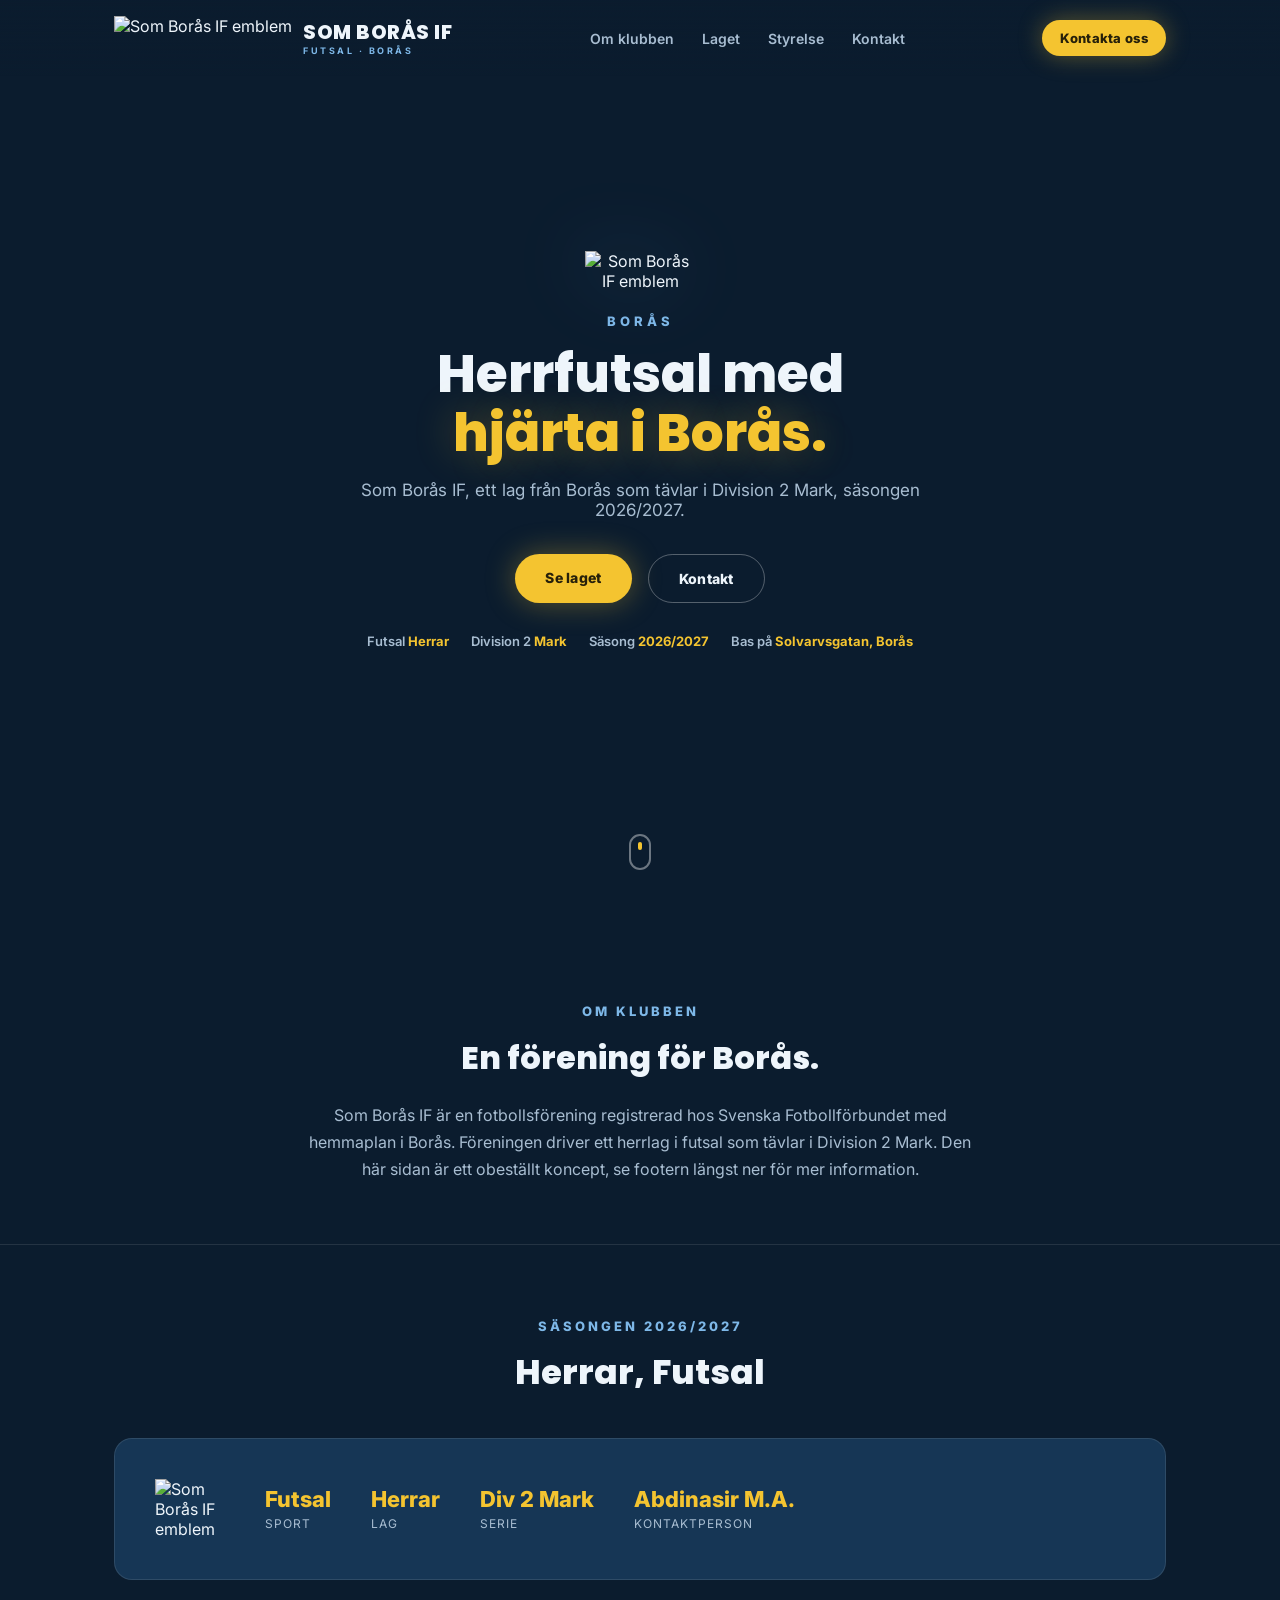
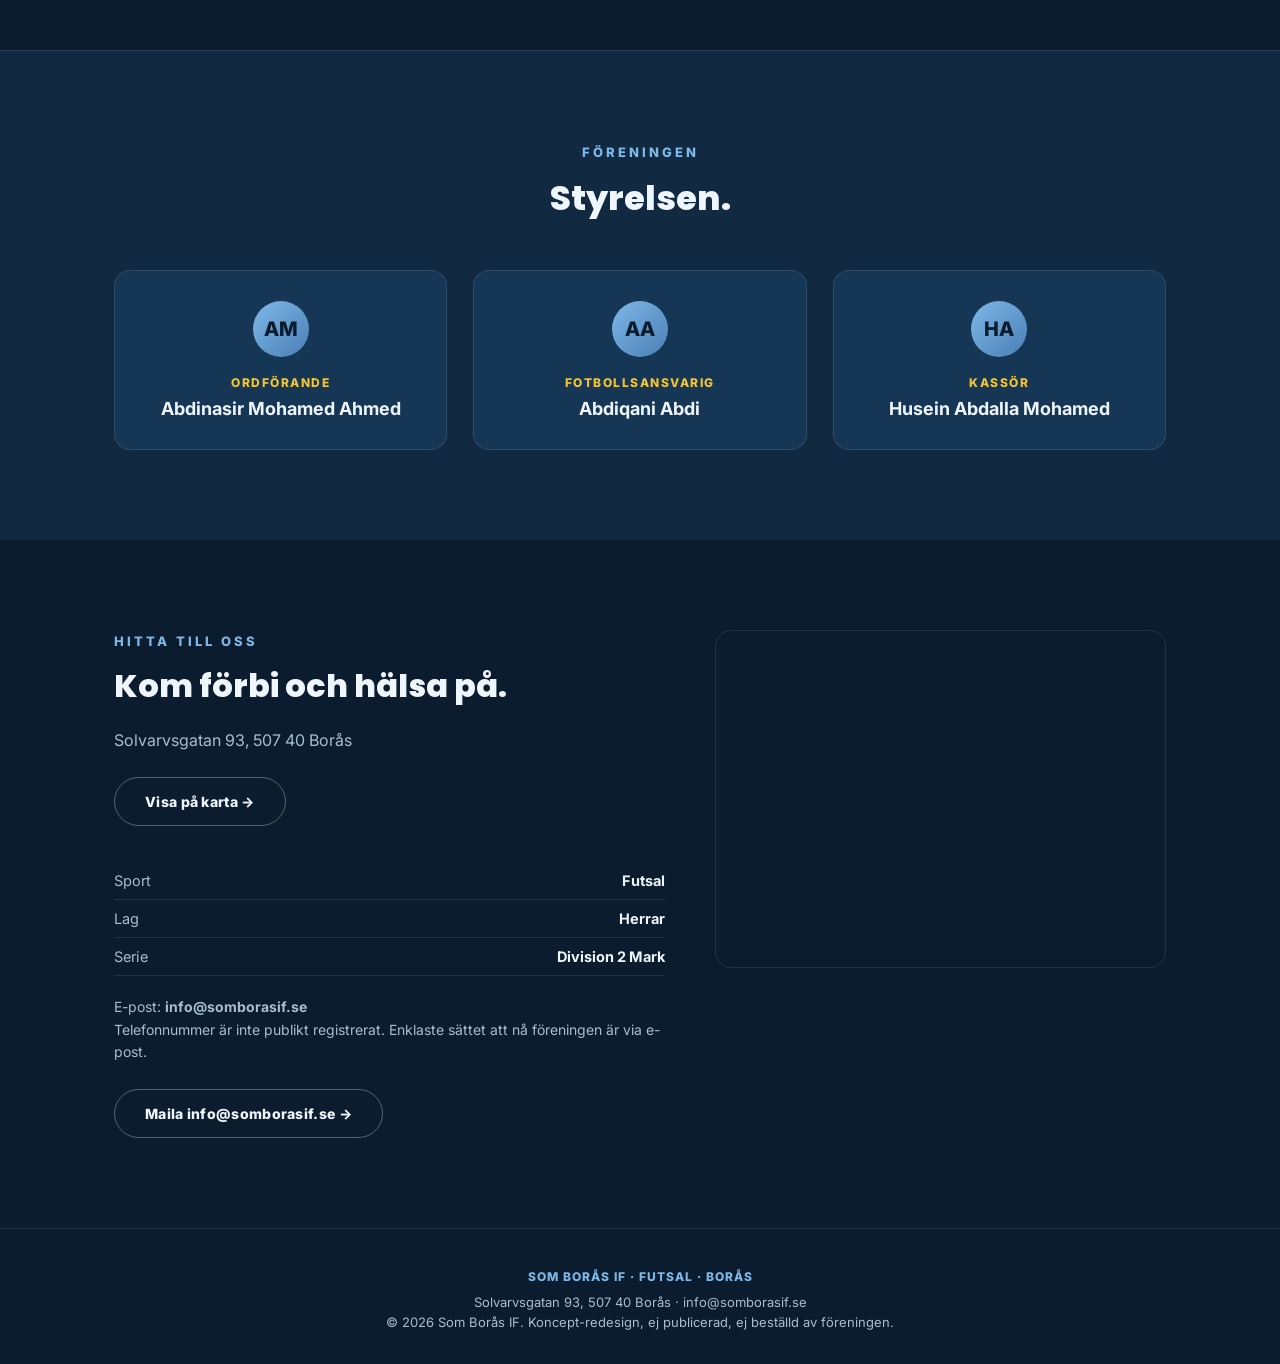
==== index.html @ 8ffd9129 "Add Som Borås IF concept site (html/css/js)" ====
<!DOCTYPE html>
<html lang="sv">
<head>
<meta charset="UTF-8">
<meta name="viewport" content="width=device-width, initial-scale=1.0">
<title>Som Borås IF, Herrfutsal, Division 2 Mark</title>
<link rel="preconnect" href="https://fonts.googleapis.com">
<link rel="preconnect" href="https://fonts.gstatic.com" crossorigin>
<link href="https://fonts.googleapis.com/css2?family=Poppins:wght@500;600;700;800&family=Inter:wght@400;500;600;700&display=swap" rel="stylesheet">
<link rel="stylesheet" href="style.css">
</head>
<body>

<header class="site-header">
  <div class="wrap nav">
    <a href="#hem" class="brand">
      <img src="assets/crest.png" alt="Som Borås IF emblem" class="brand-logo">
      <span class="brand-text">
        <span class="brand-mark">SOM BORÅS IF</span>
        <span class="brand-sub">Futsal · Borås</span>
      </span>
    </a>
    <nav class="links">
      <a href="#om-oss">Om klubben</a>
      <a href="#laget">Laget</a>
      <a href="#styrelse">Styrelse</a>
      <a href="#kontakt">Kontakt</a>
    </nav>
    <a href="#kontakt" class="cta-btn">Kontakta oss</a>
  </div>
</header>

<section class="hero" id="hem">
  <video class="hero-video" autoplay muted loop playsinline><source src="assets/hero-video.mp4" type="video/mp4"></video>
  <div class="hero-inner">
    <img src="assets/crest.png" alt="Som Borås IF emblem" class="hero-logo">
    <span class="eyebrow">Borås</span>
    <h1>Herrfutsal med<br><span>hjärta i Borås.</span></h1>
    <p class="tag">Som Borås IF, ett lag från Borås som tävlar i Division 2 Mark, säsongen 2026/2027.</p>
    <div class="hero-actions">
      <a href="#laget" class="btn-primary">Se laget</a>
      <a href="#kontakt" class="btn-outline">Kontakt</a>
    </div>
    <div class="trust-bar">
      <span class="trust-item">Futsal <strong>Herrar</strong></span>
      <span class="trust-item">Division 2 <strong>Mark</strong></span>
      <span class="trust-item">Säsong <strong>2026/2027</strong></span>
      <span class="trust-item">Bas på <strong>Solvarvsgatan, Borås</strong></span>
    </div>
  </div>
  <div class="scroll-cue"></div>
</section>

<section class="intro reveal" id="om-oss">
  <div class="wrap">
    <span class="eyebrow">Om klubben</span>
    <h2>En förening för Borås.</h2>
    <p>Som Borås IF är en fotbollsförening registrerad hos Svenska Fotbollförbundet med hemmaplan i Borås. Föreningen driver ett herrlag i futsal som tävlar i Division 2 Mark. Den här sidan är ett obeställt koncept, se footern längst ner för mer information.</p>
  </div>
</section>

<section class="team-section reveal" id="laget">
  <div class="wrap">
    <div class="team-head">
      <span class="eyebrow">Säsongen 2026/2027</span>
      <h2>Herrar, Futsal</h2>
    </div>
    <div class="team-card">
      <img src="assets/crest.png" alt="Som Borås IF emblem" class="badge-mini">
      <div class="team-stats">
        <div class="team-stat"><strong>Futsal</strong><span>Sport</span></div>
        <div class="team-stat"><strong>Herrar</strong><span>Lag</span></div>
        <div class="team-stat"><strong>Div 2 Mark</strong><span>Serie</span></div>
        <div class="team-stat"><strong>Abdinasir M.A.</strong><span>Kontaktperson</span></div>
      </div>
    </div>
  </div>
</section>

<section class="board reveal" id="styrelse">
  <div class="wrap">
    <div class="board-head">
      <span class="eyebrow">Föreningen</span>
      <h2>Styrelsen.</h2>
    </div>
    <div class="board-grid">
      <div class="board-card">
        <div class="board-avatar">AM</div>
        <div class="role">Ordförande</div>
        <div class="name">Abdinasir Mohamed Ahmed</div>
      </div>
      <div class="board-card">
        <div class="board-avatar">AA</div>
        <div class="role">Fotbollsansvarig</div>
        <div class="name">Abdiqani Abdi</div>
      </div>
      <div class="board-card">
        <div class="board-avatar">HA</div>
        <div class="role">Kassör</div>
        <div class="name">Husein Abdalla Mohamed</div>
      </div>
    </div>
  </div>
</section>

<section class="location reveal" id="kontakt">
  <div class="wrap location-grid">
    <div>
      <span class="eyebrow">Hitta till oss</span>
      <h2>Kom förbi och hälsa på.</h2>
      <p class="addr">Solvarvsgatan 93, 507 40 Borås</p>
      <a href="https://www.google.com/maps/search/?api=1&query=Solvarvsgatan+93+Bor%C3%A5s" target="_blank" rel="noopener" class="btn-outline" style="display:inline-block; margin-bottom:36px;">Visa på karta →</a>
      <ul class="hours">
        <li><span>Sport</span><strong>Futsal</strong></li>
        <li><span>Lag</span><strong>Herrar</strong></li>
        <li><span>Serie</span><strong>Division 2 Mark</strong></li>
      </ul>
      <p class="contact-line">E-post: <strong>info@somborasif.se</strong><br>Telefonnummer är inte publikt registrerat. Enklaste sättet att nå föreningen är via e-post.</p>
      <a href="mailto:info@somborasif.se" class="btn-outline" style="display:inline-block;">Maila info@somborasif.se →</a>
    </div>
    <div class="map-embed">
      <iframe src="https://www.google.com/maps?q=Solvarvsgatan+93,+507+40+Borås&output=embed" loading="lazy" allowfullscreen></iframe>
    </div>
  </div>
</section>

<footer>
  <div class="wrap">
    <div class="foot-accent">Som Borås IF · Futsal · Borås</div>
    <p>Solvarvsgatan 93, 507 40 Borås · info@somborasif.se</p>
    <p>© 2026 Som Borås IF. Koncept-redesign, ej publicerad, ej beställd av föreningen.</p>
  </div>
</footer>

<script src="script.js"></script>
</body>
</html>
---- style.css ----
:root {
  --bg: #0b1c2e;
  --bg-alt: #112a42;
  --card: #163655;
  --border: rgba(255,255,255,0.1);
  --text: #eef5fb;
  --text-dim: #a8bdd1;
  --accent: #7EB8E8;
  --accent-2: #F4C430;
}

* { box-sizing: border-box; }
html { scroll-behavior: smooth; }
body {
  margin: 0; background: var(--bg); color: var(--text);
  font-family: 'Inter', -apple-system, BlinkMacSystemFont, "Helvetica Neue", Arial, sans-serif;
  -webkit-font-smoothing: antialiased;
}
h1, h2, h3 { font-family: 'Poppins', sans-serif; }
.wrap { max-width: 1100px; margin: 0 auto; padding: 0 24px; }
a { text-decoration: none; color: inherit; }
img { max-width: 100%; display: block; }

/* NAV */
.site-header {
  position: fixed; top: 0; left: 0; right: 0; z-index: 50;
  background: linear-gradient(180deg, rgba(11,28,46,0.94), rgba(11,28,46,0));
  padding: 16px 0;
}
.nav { display: flex; align-items: center; justify-content: space-between; }
.brand { display: flex; align-items: center; gap: 11px; }
.brand-logo { height: 44px; width: auto; flex-shrink: 0; }
.brand-text { display: flex; flex-direction: column; line-height: 1.1; }
.brand-mark { font-family: 'Poppins', sans-serif; font-size: 20px; font-weight: 800; letter-spacing: 0.5px; color: var(--text); }
.brand-sub { font-family: 'Inter', sans-serif; font-size: 9px; letter-spacing: 2.5px; color: var(--accent); font-weight: 700; margin-top: 3px; text-transform: uppercase; }
.links { display: flex; gap: 28px; }
.links a { font-size: 14px; font-weight: 600; color: var(--text-dim); transition: color 0.2s; }
.links a:hover { color: var(--accent); }
.nav .cta-btn {
  background: var(--accent-2); color: #26200a; font-weight: 800; font-size: 13px;
  padding: 10px 18px; border-radius: 30px; letter-spacing: 0.3px;
  box-shadow: 0 0 24px rgba(244,196,48,0.35);
}
@media (max-width: 760px) { .links { display: none; } }

/* HERO */
.hero {
  position: relative; min-height: 100vh; display: flex; align-items: center; justify-content: center;
  overflow: hidden; text-align: center;
}
.hero-video {
  position: absolute; inset: 0; z-index: 0;
  width: 100%; height: 100%; object-fit: cover; object-position: center 30%;
}
.hero::before {
  content: ""; position: absolute; inset: 0; z-index: 1;
  background: radial-gradient(ellipse at center, rgba(11,28,46,0.55) 0%, rgba(11,28,46,0.92) 65%, var(--bg) 100%);
}
.hero-inner { position: relative; z-index: 2; padding: 0 24px; }
.hero-logo {
  width: 110px; margin: 0 auto 22px;
  filter: drop-shadow(0 0 40px rgba(126,184,232,0.45));
}
.hero-inner .eyebrow {
  display: block; color: var(--accent); font-weight: 800; letter-spacing: 4px;
  text-transform: uppercase; font-size: 13px; margin-bottom: 16px;
}
.hero-inner h1 { font-size: 52px; font-weight: 800; margin: 0 0 18px; line-height: 1.12; }
.hero-inner h1 span { color: var(--accent-2); text-shadow: 0 0 40px rgba(244,196,48,0.3); }
.hero-inner p.tag { color: var(--text-dim); font-size: 17px; max-width: 560px; margin: 0 auto 34px; }
.hero-actions { display: flex; gap: 16px; justify-content: center; flex-wrap: wrap; margin-bottom: 30px; }
.btn-primary, .btn-outline {
  padding: 15px 30px; border-radius: 40px; font-weight: 800; font-size: 14px; letter-spacing: 0.3px;
  display: inline-block; transition: transform 0.2s ease;
}
.btn-primary { background: var(--accent-2); color: #26200a; box-shadow: 0 0 30px rgba(244,196,48,0.35); }
.btn-outline { border: 1px solid rgba(255,255,255,0.3); color: var(--text); }
.btn-primary:hover, .btn-outline:hover { transform: translateY(-2px); }
.trust-bar { display: flex; gap: 22px; justify-content: center; flex-wrap: wrap; }
.trust-item { font-size: 13px; color: var(--text-dim); font-weight: 600; }
.trust-item strong { color: var(--accent-2); }
.scroll-cue {
  position: absolute; bottom: 30px; left: 50%; transform: translateX(-50%); z-index: 2;
  width: 22px; height: 36px; border: 2px solid rgba(255,255,255,0.4); border-radius: 20px;
}
.scroll-cue::before {
  content: ""; position: absolute; top: 6px; left: 50%; width: 4px; height: 8px; margin-left: -2px;
  background: var(--accent-2); border-radius: 2px; animation: cue 1.6s ease-in-out infinite;
}
@keyframes cue { 0% { opacity: 1; top: 6px; } 100% { opacity: 0; top: 18px; } }

/* REVEAL */
.reveal { opacity: 0; transform: translateY(30px); transition: opacity 0.8s ease, transform 0.8s ease; }
.reveal.in-view { opacity: 1; transform: translateY(0); }

/* INTRO */
.intro { padding: 100px 0 60px; text-align: center; }
.intro .eyebrow { color: var(--accent); font-weight: 800; letter-spacing: 3px; text-transform: uppercase; font-size: 13px; }
.intro h2 { font-size: 32px; font-weight: 800; margin: 14px 0 20px; }
.intro p { color: var(--text-dim); max-width: 680px; margin: 0 auto; font-size: 16px; line-height: 1.7; }

/* TEAM / DIVISION CARD */
.team-section { padding: 70px 0; border-top: 1px solid var(--border); }
.team-head { text-align: center; margin-bottom: 40px; }
.team-head .eyebrow { color: var(--accent); font-weight: 800; letter-spacing: 3px; text-transform: uppercase; font-size: 13px; }
.team-head h2 { font-size: 34px; font-weight: 800; margin: 12px 0 10px; }
.team-card {
  background: var(--card); border: 1px solid var(--border); border-radius: 18px;
  padding: 40px; display: grid; grid-template-columns: auto 1fr; gap: 34px; align-items: center;
}
.team-card .badge-mini { width: 76px; }
.team-stats { display: flex; gap: 40px; flex-wrap: wrap; }
.team-stat strong { display: block; font-size: 22px; font-weight: 800; color: var(--accent-2); }
.team-stat span { font-size: 12px; color: var(--text-dim); text-transform: uppercase; letter-spacing: 1px; }
@media (max-width: 640px) { .team-card { grid-template-columns: 1fr; text-align: center; } .team-card .badge-mini { margin: 0 auto; } .team-stats { justify-content: center; } }

/* STYRELSE */
.board { padding: 90px 0; background: var(--bg-alt); border-top: 1px solid var(--border); }
.board-head { text-align: center; margin-bottom: 46px; }
.board-head .eyebrow { color: var(--accent); font-weight: 800; letter-spacing: 3px; text-transform: uppercase; font-size: 13px; }
.board-head h2 { font-size: 34px; font-weight: 800; margin: 12px 0 10px; }
.board-grid { display: grid; grid-template-columns: repeat(3, 1fr); gap: 26px; }
.board-card {
  background: var(--card); border: 1px solid var(--border); border-radius: 16px; padding: 30px 24px; text-align: center;
}
.board-avatar {
  width: 56px; height: 56px; border-radius: 50%; margin: 0 auto 18px;
  background: linear-gradient(135deg, var(--accent), #4a7fb5);
  display: flex; align-items: center; justify-content: center;
  font-weight: 800; font-size: 20px; color: #0b1c2e;
}
.board-card .role { color: var(--accent-2); font-weight: 800; font-size: 12px; letter-spacing: 1.5px; text-transform: uppercase; margin-bottom: 8px; }
.board-card .name { font-size: 18px; font-weight: 700; }
@media (max-width: 760px) { .board-grid { grid-template-columns: 1fr; } }

/* LOCATION */
.location { padding: 90px 0; }
.location-grid { display: grid; grid-template-columns: 1.1fr 0.9fr; gap: 50px; align-items: start; }
.location h2 { font-size: 32px; font-weight: 800; margin: 12px 0 18px; }
.location .eyebrow { color: var(--accent); font-weight: 800; letter-spacing: 3px; text-transform: uppercase; font-size: 13px; }
.location p.addr { color: var(--text-dim); font-size: 16px; margin-bottom: 24px; line-height: 1.6; }
.hours { list-style: none; padding: 0; margin: 0 0 20px; }
.hours li { display: flex; justify-content: space-between; padding: 10px 0; border-bottom: 1px solid var(--border); color: var(--text-dim); font-size: 14.5px; }
.hours li strong { color: var(--text); font-weight: 700; }
.contact-line { color: var(--text-dim); font-size: 14px; margin: 0 0 26px; line-height: 1.6; }
.map-embed { border-radius: 16px; overflow: hidden; border: 1px solid var(--border); aspect-ratio: 4/3; }
.map-embed iframe { width: 100%; height: 100%; border: 0; filter: grayscale(0.3) invert(0.92) contrast(0.9); }
@media (max-width: 900px) { .location-grid { grid-template-columns: 1fr; } }

footer { padding: 40px 0 30px; text-align: center; border-top: 1px solid var(--border); }
footer p { color: var(--text-dim); font-size: 13px; margin: 4px 0; }
footer .foot-accent { color: var(--accent); font-weight: 800; letter-spacing: 1px; text-transform: uppercase; font-size: 12px; margin-bottom: 10px; }
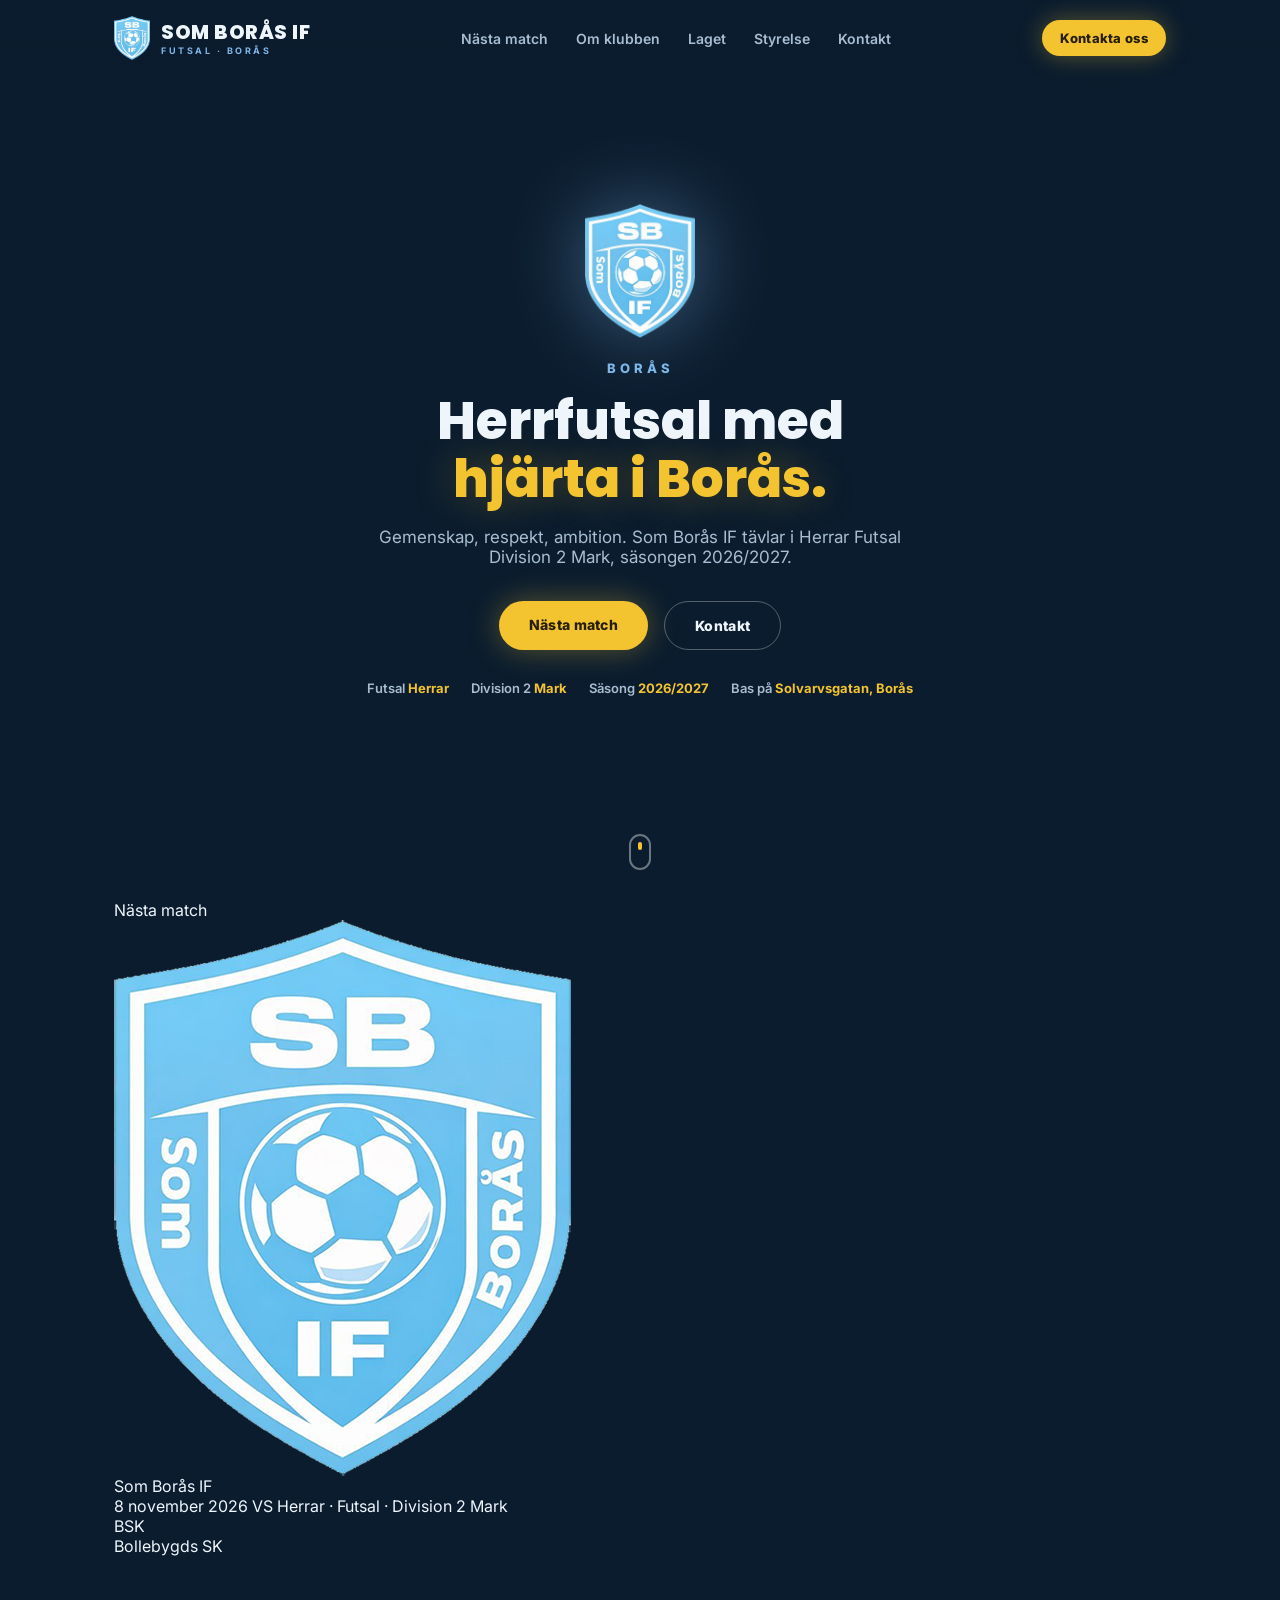
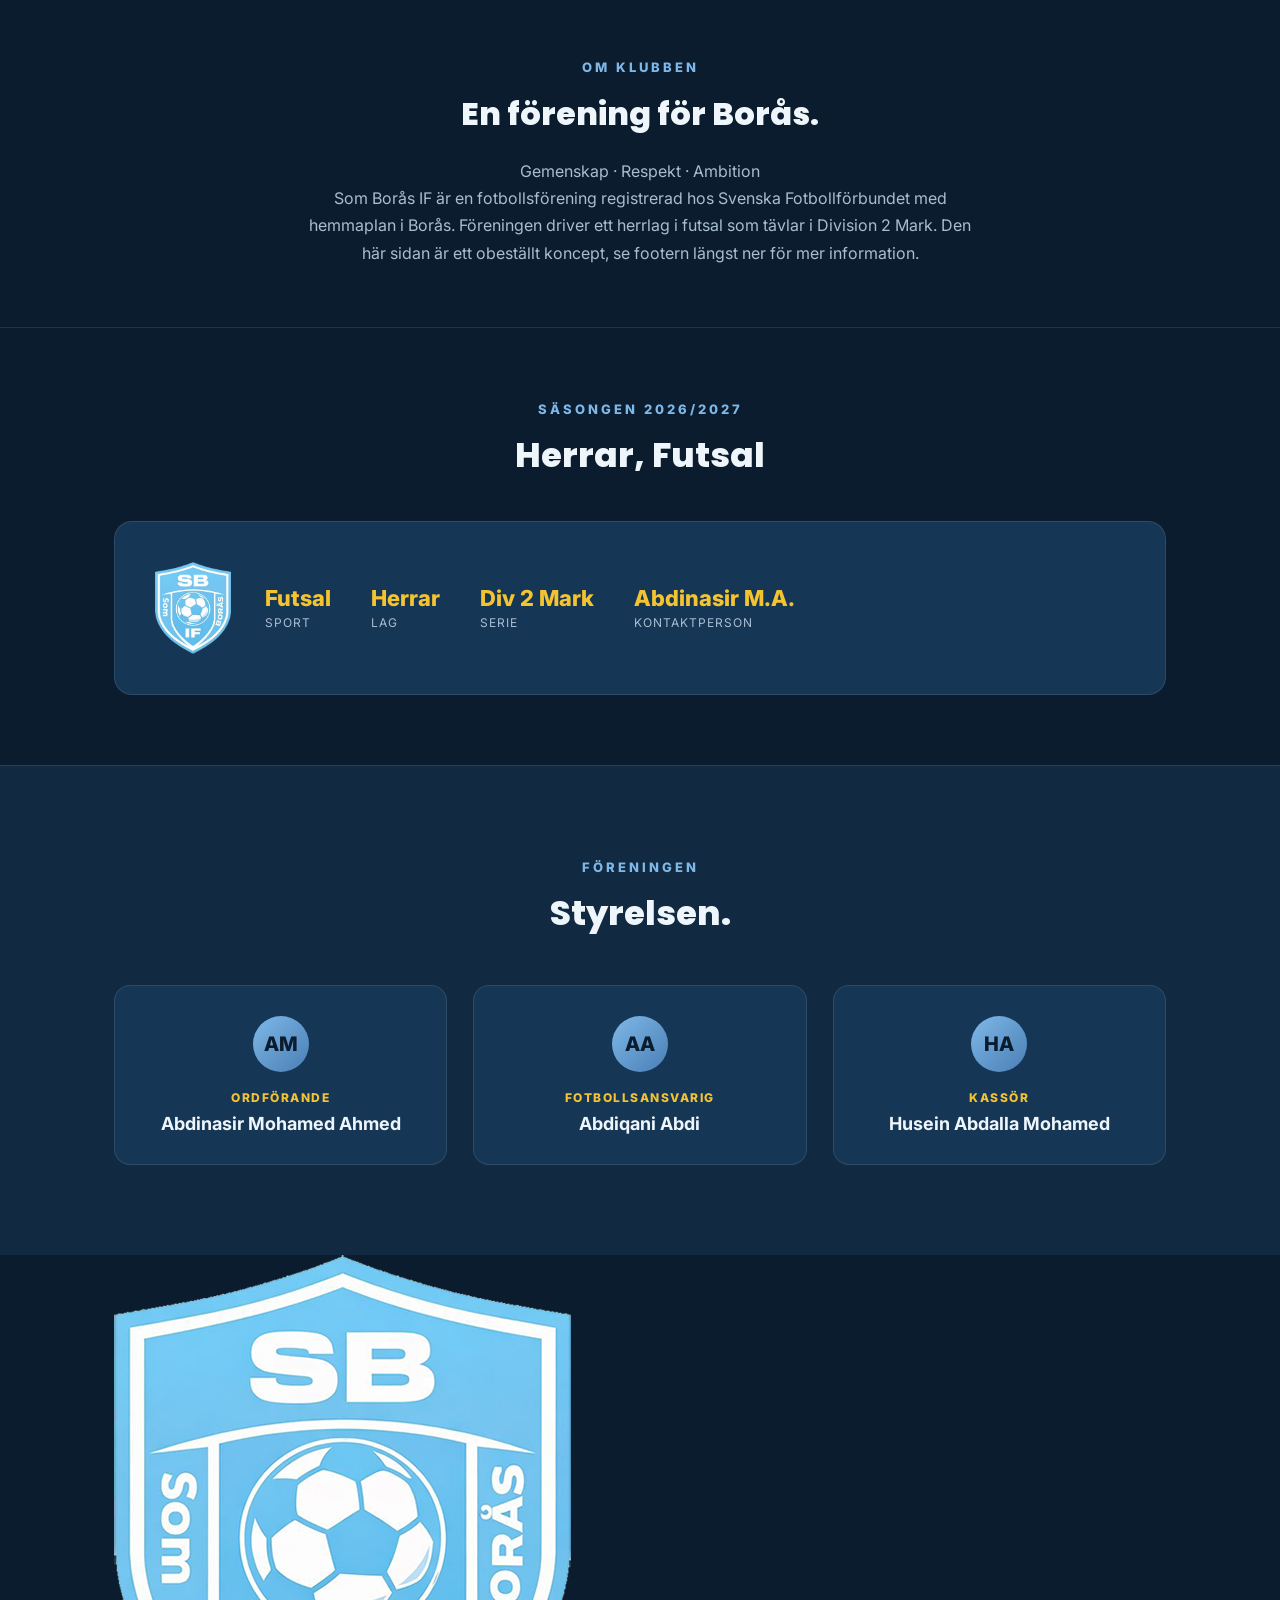
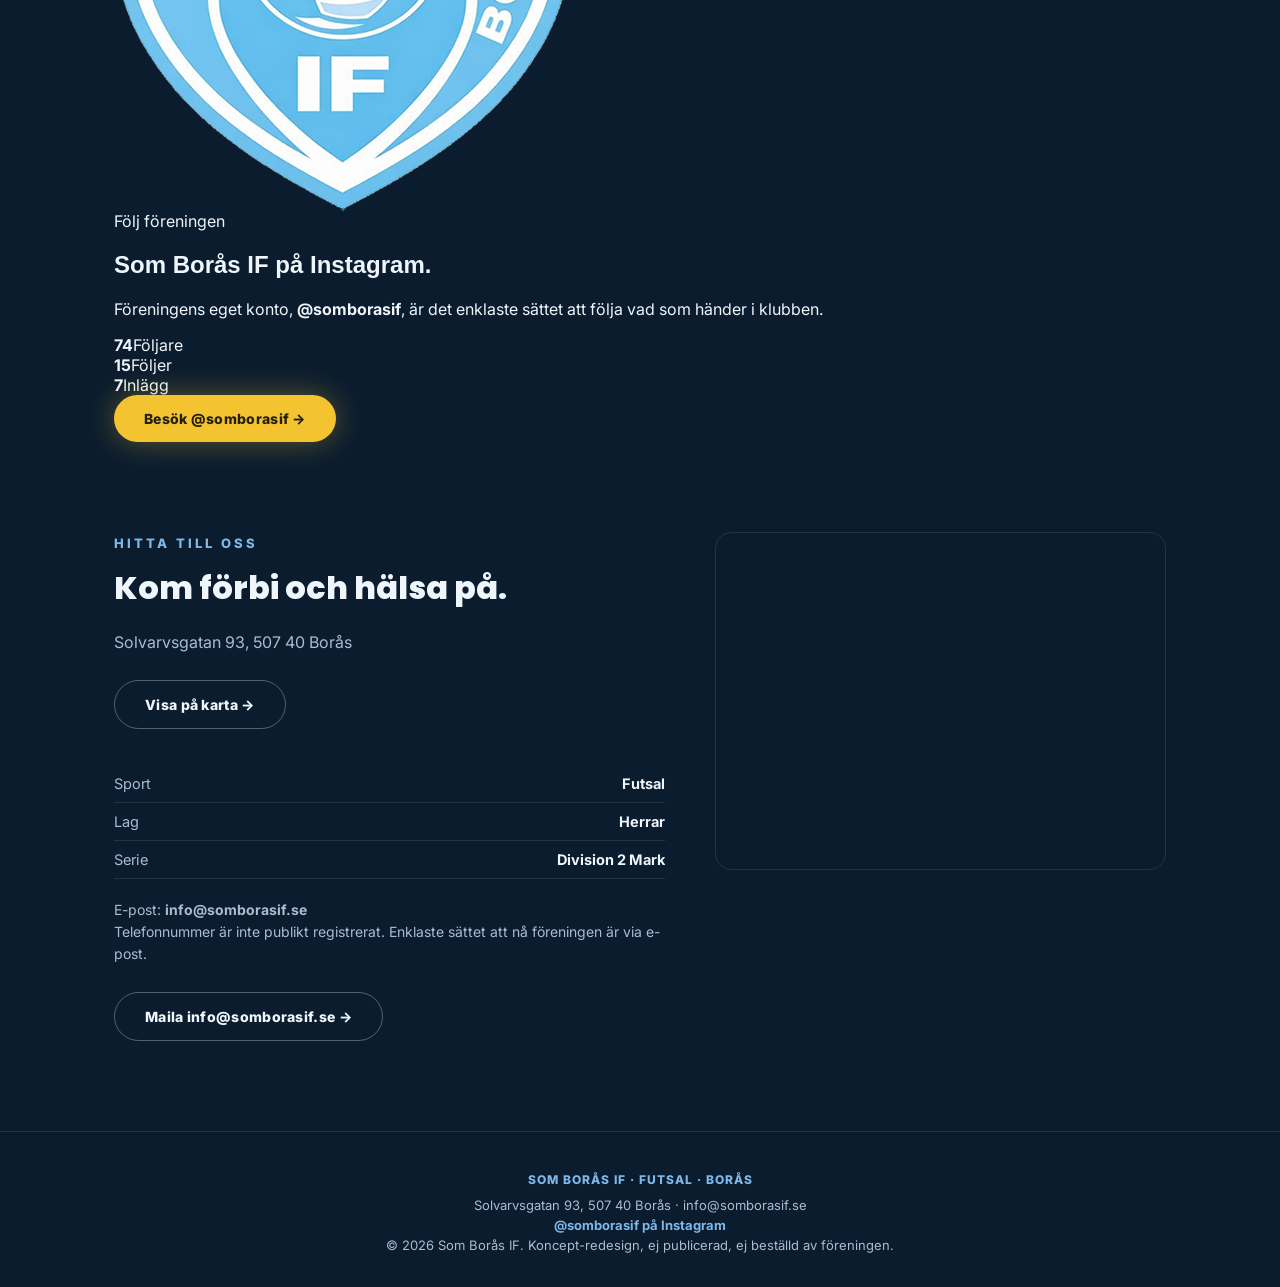
==== commit 5c5d194d: "Restructure site closer to a pro club layout: next-match card, real motto, Instagram section" ====
--- a/index.html
+++ b/index.html
@@ -21,6 +21,7 @@
       </span>
     </a>
     <nav class="links">
+      <a href="#matcher">Nästa match</a>
       <a href="#om-oss">Om klubben</a>
       <a href="#laget">Laget</a>
       <a href="#styrelse">Styrelse</a>
@@ -36,9 +37,9 @@
     <img src="assets/crest.png" alt="Som Borås IF emblem" class="hero-logo">
     <span class="eyebrow">Borås</span>
     <h1>Herrfutsal med<br><span>hjärta i Borås.</span></h1>
-    <p class="tag">Som Borås IF, ett lag från Borås som tävlar i Division 2 Mark, säsongen 2026/2027.</p>
+    <p class="tag">Gemenskap, respekt, ambition. Som Borås IF tävlar i Herrar Futsal Division 2 Mark, säsongen 2026/2027.</p>
     <div class="hero-actions">
-      <a href="#laget" class="btn-primary">Se laget</a>
+      <a href="#matcher" class="btn-primary">Nästa match</a>
       <a href="#kontakt" class="btn-outline">Kontakt</a>
     </div>
     <div class="trust-bar">
@@ -51,10 +52,32 @@
   <div class="scroll-cue"></div>
 </section>
 
+<section class="match-section reveal" id="matcher">
+  <div class="wrap">
+    <span class="eyebrow">Nästa match</span>
+    <div class="match-card">
+      <div class="match-team">
+        <img src="assets/crest.png" alt="Som Borås IF emblem" class="match-badge">
+        <span>Som Borås IF</span>
+      </div>
+      <div class="match-mid">
+        <span class="match-date">8 november 2026</span>
+        <span class="match-vs">VS</span>
+        <span class="match-league">Herrar · Futsal · Division 2 Mark</span>
+      </div>
+      <div class="match-team">
+        <div class="match-badge match-badge-placeholder">BSK</div>
+        <span>Bollebygds SK</span>
+      </div>
+    </div>
+  </div>
+</section>
+
 <section class="intro reveal" id="om-oss">
   <div class="wrap">
     <span class="eyebrow">Om klubben</span>
     <h2>En förening för Borås.</h2>
+    <p class="motto">Gemenskap · Respekt · Ambition</p>
     <p>Som Borås IF är en fotbollsförening registrerad hos Svenska Fotbollförbundet med hemmaplan i Borås. Föreningen driver ett herrlag i futsal som tävlar i Division 2 Mark. Den här sidan är ett obeställt koncept, se footern längst ner för mer information.</p>
   </div>
 </section>
@@ -103,6 +126,25 @@
   </div>
 </section>
 
+<section class="instagram-section reveal" id="instagram">
+  <div class="wrap insta-grid">
+    <div class="insta-photo">
+      <img src="assets/crest.png" alt="Som Borås IF emblem">
+    </div>
+    <div class="insta-text">
+      <span class="eyebrow">Följ föreningen</span>
+      <h2>Som Borås IF på Instagram.</h2>
+      <p>Föreningens eget konto, <strong>@somborasif</strong>, är det enklaste sättet att följa vad som händer i klubben.</p>
+      <div class="insta-stats">
+        <div class="insta-stat"><strong>74</strong><span>Följare</span></div>
+        <div class="insta-stat"><strong>15</strong><span>Följer</span></div>
+        <div class="insta-stat"><strong>7</strong><span>Inlägg</span></div>
+      </div>
+      <a href="https://www.instagram.com/somborasif/" target="_blank" rel="noopener" class="btn-primary">Besök @somborasif →</a>
+    </div>
+  </div>
+</section>
+
 <section class="location reveal" id="kontakt">
   <div class="wrap location-grid">
     <div>
@@ -128,6 +170,7 @@
   <div class="wrap">
     <div class="foot-accent">Som Borås IF · Futsal · Borås</div>
     <p>Solvarvsgatan 93, 507 40 Borås · info@somborasif.se</p>
+    <p><a href="https://www.instagram.com/somborasif/" target="_blank" rel="noopener" style="color:var(--accent); font-weight:700;">@somborasif på Instagram</a></p>
     <p>© 2026 Som Borås IF. Koncept-redesign, ej publicerad, ej beställd av föreningen.</p>
   </div>
 </footer>
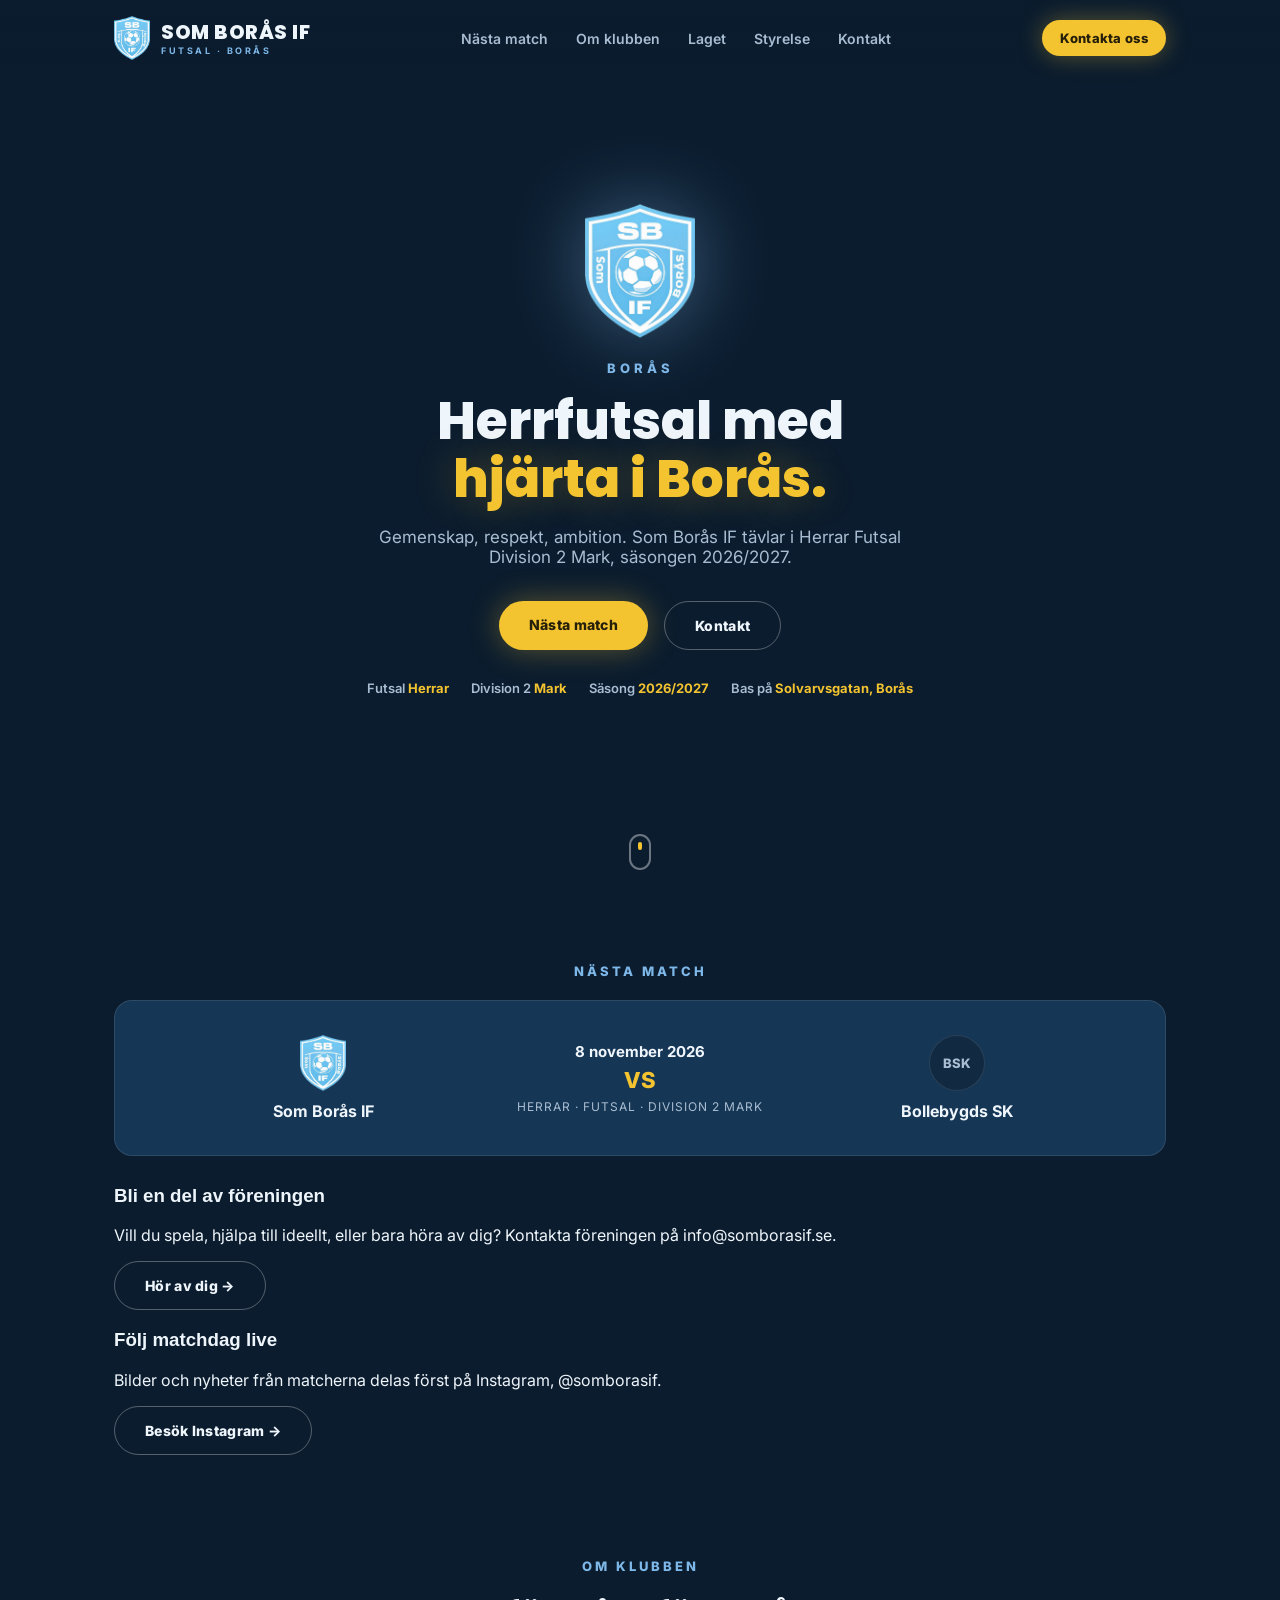
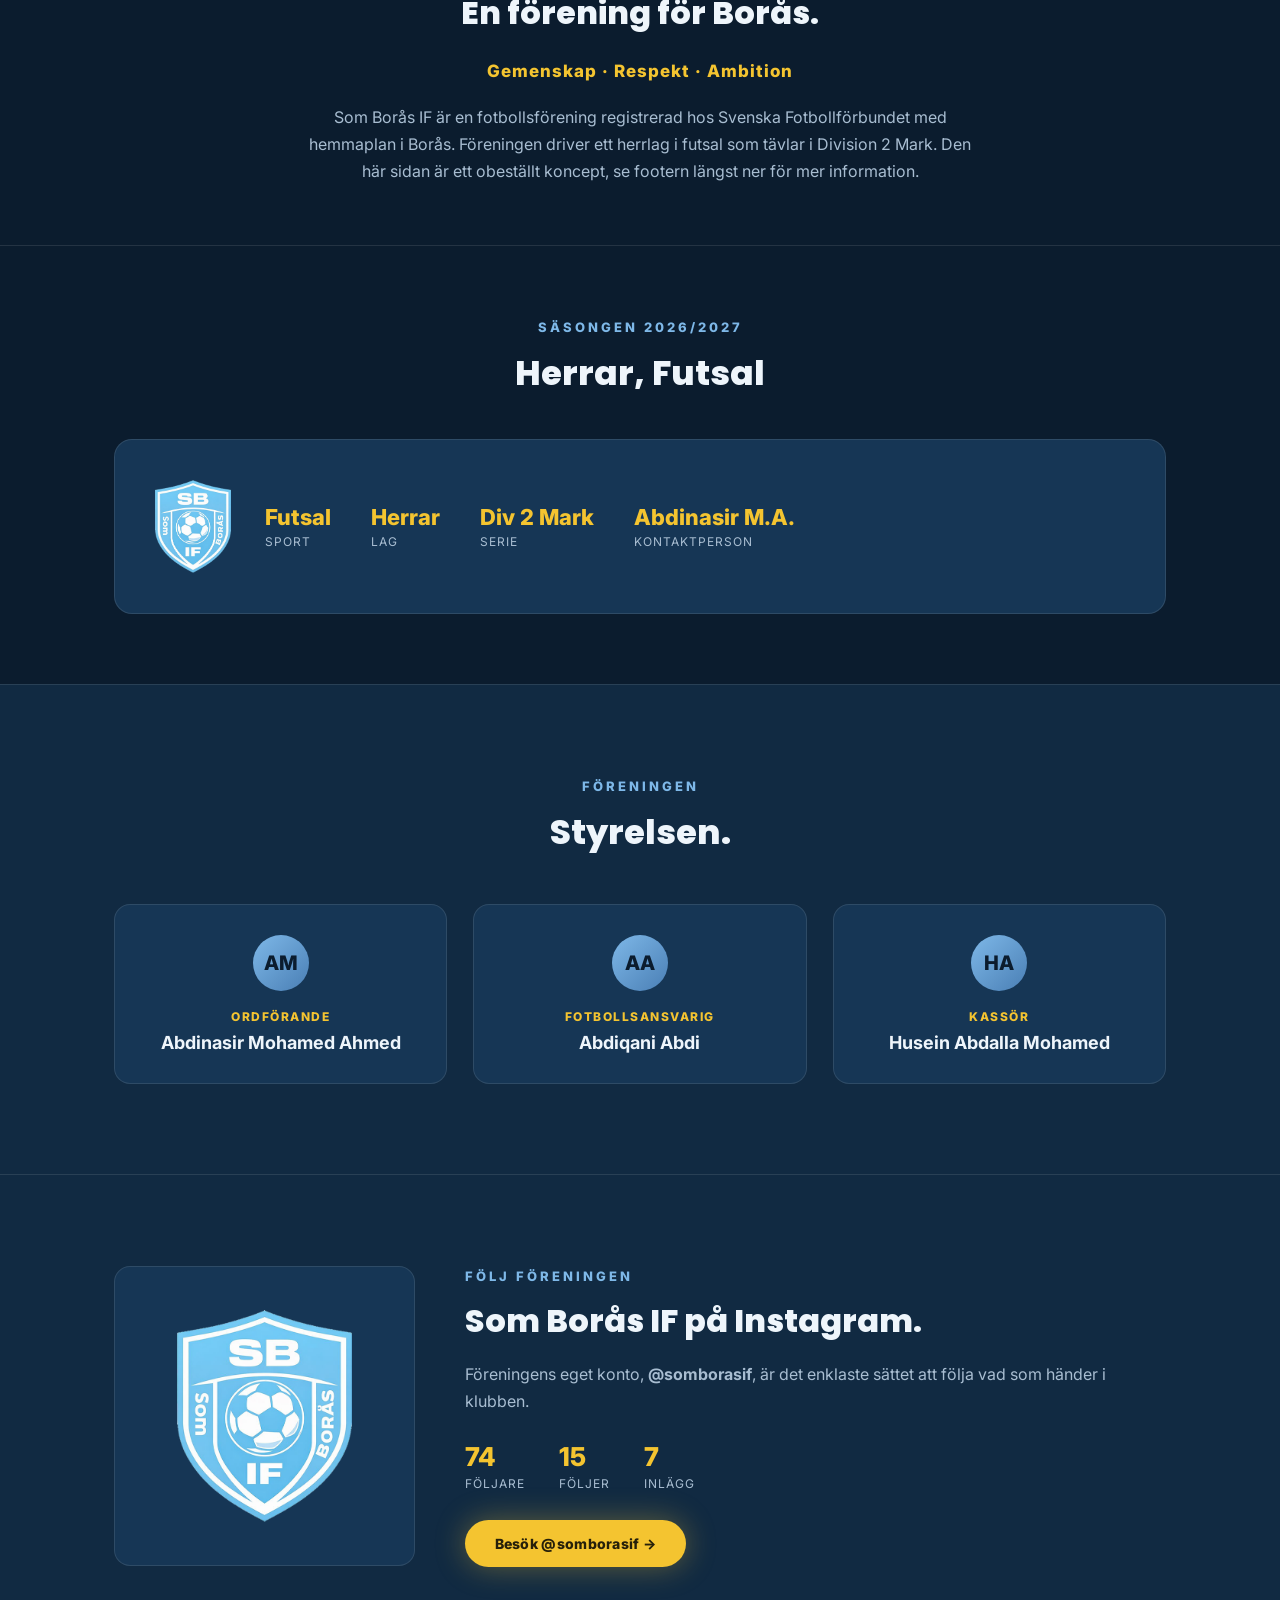
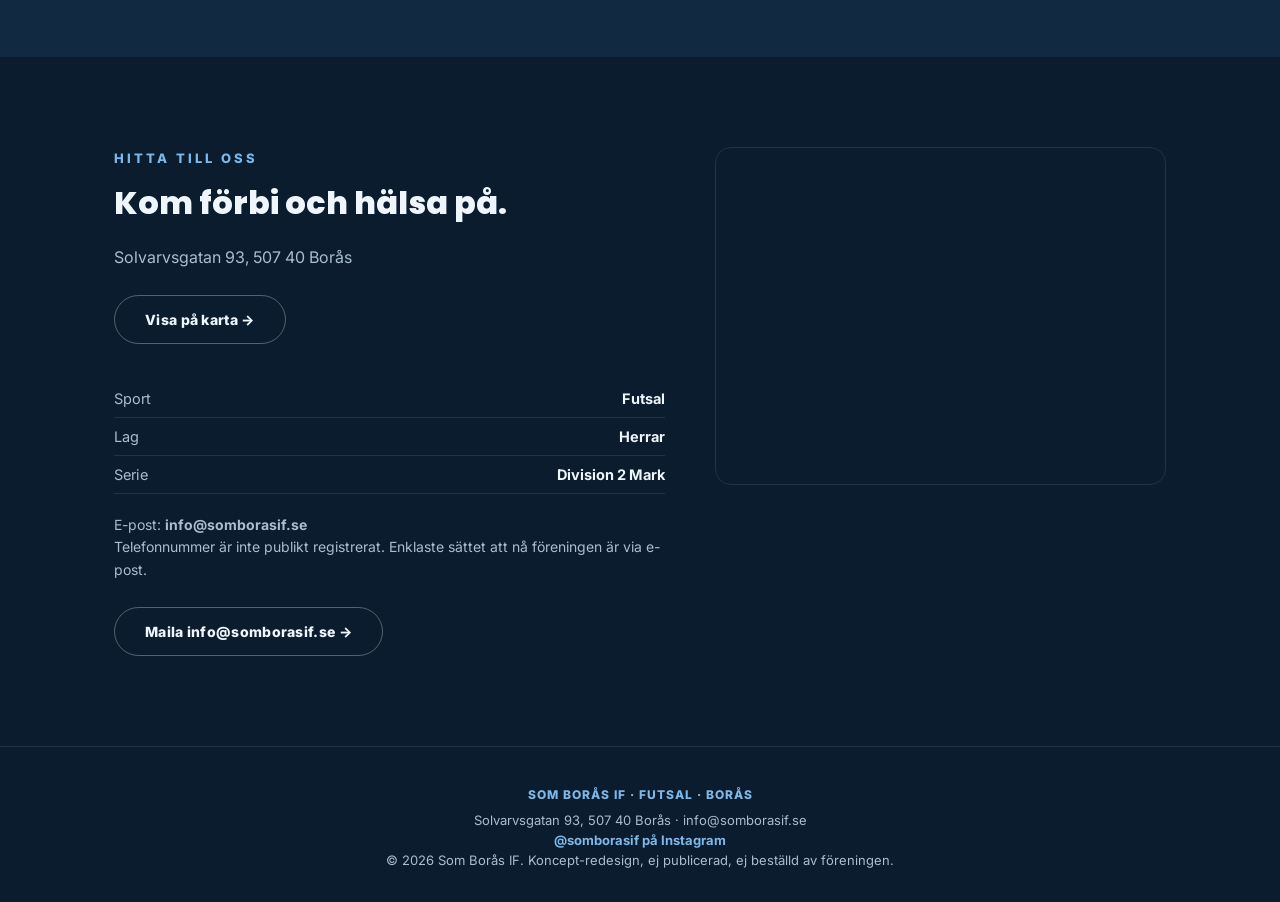
==== commit f3b55de1: "Add engagement boxes (contact and Instagram CTA)" ====
--- a/index.html
+++ b/index.html
@@ -69,6 +69,21 @@
         <div class="match-badge match-badge-placeholder">BSK</div>
         <span>Bollebygds SK</span>
       </div>
+    </div>
+  </div>
+</section>
+
+<section class="engage reveal">
+  <div class="wrap engage-grid">
+    <div class="engage-card">
+      <h3>Bli en del av föreningen</h3>
+      <p>Vill du spela, hjälpa till ideellt, eller bara höra av dig? Kontakta föreningen på info@somborasif.se.</p>
+      <a href="mailto:info@somborasif.se" class="btn-outline">Hör av dig →</a>
+    </div>
+    <div class="engage-card">
+      <h3>Följ matchdag live</h3>
+      <p>Bilder och nyheter från matcherna delas först på Instagram, @somborasif.</p>
+      <a href="https://www.instagram.com/somborasif/" target="_blank" rel="noopener" class="btn-outline">Besök Instagram →</a>
     </div>
   </div>
 </section>
--- a/style.css
+++ b/style.css
@@ -98,6 +98,42 @@
 .intro .eyebrow { color: var(--accent); font-weight: 800; letter-spacing: 3px; text-transform: uppercase; font-size: 13px; }
 .intro h2 { font-size: 32px; font-weight: 800; margin: 14px 0 20px; }
 .intro p { color: var(--text-dim); max-width: 680px; margin: 0 auto; font-size: 16px; line-height: 1.7; }
+.intro .motto { color: var(--accent-2); font-weight: 800; letter-spacing: 1px; font-size: 17px; margin: 0 auto 18px; }
+
+/* NEXT MATCH */
+.match-section { padding: 60px 0 10px; text-align: center; }
+.match-section .eyebrow { color: var(--accent); font-weight: 800; letter-spacing: 3px; text-transform: uppercase; font-size: 13px; }
+.match-card {
+  margin-top: 20px; background: var(--card); border: 1px solid var(--border); border-radius: 18px;
+  padding: 34px; display: grid; grid-template-columns: 1fr auto 1fr; gap: 20px; align-items: center;
+}
+.match-team { display: flex; flex-direction: column; align-items: center; gap: 10px; font-weight: 700; }
+.match-badge { width: 56px; height: 56px; object-fit: contain; }
+.match-badge-placeholder {
+  width: 56px; height: 56px; border-radius: 50%; background: var(--bg-alt); border: 1px solid var(--border);
+  display: flex; align-items: center; justify-content: center; font-weight: 800; font-size: 13px; color: var(--text-dim);
+}
+.match-mid { display: flex; flex-direction: column; align-items: center; gap: 6px; }
+.match-date { color: var(--text); font-weight: 700; font-size: 15px; }
+.match-vs { color: var(--accent-2); font-weight: 800; font-size: 22px; }
+.match-league { color: var(--text-dim); font-size: 12px; text-transform: uppercase; letter-spacing: 1px; }
+@media (max-width: 640px) { .match-card { grid-template-columns: 1fr; } }
+
+/* INSTAGRAM */
+.instagram-section { padding: 90px 0; background: var(--bg-alt); border-top: 1px solid var(--border); }
+.insta-grid { display: grid; grid-template-columns: 0.6fr 1.4fr; gap: 50px; align-items: center; }
+.insta-photo {
+  display: flex; align-items: center; justify-content: center; background: var(--card);
+  border: 1px solid var(--border); border-radius: 16px; aspect-ratio: 1/1; padding: 40px;
+}
+.insta-photo img { width: 80%; }
+.insta-text .eyebrow { color: var(--accent); font-weight: 800; letter-spacing: 3px; text-transform: uppercase; font-size: 13px; }
+.insta-text h2 { font-size: 32px; font-weight: 800; margin: 12px 0 16px; }
+.insta-text p { color: var(--text-dim); font-size: 16px; line-height: 1.7; margin-bottom: 26px; }
+.insta-stats { display: flex; gap: 34px; margin-bottom: 28px; }
+.insta-stat strong { display: block; font-size: 26px; font-weight: 800; color: var(--accent-2); }
+.insta-stat span { font-size: 12px; color: var(--text-dim); text-transform: uppercase; letter-spacing: 1px; }
+@media (max-width: 760px) { .insta-grid { grid-template-columns: 1fr; } .insta-photo { max-width: 220px; margin: 0 auto; } }
 
 /* TEAM / DIVISION CARD */
 .team-section { padding: 70px 0; border-top: 1px solid var(--border); }
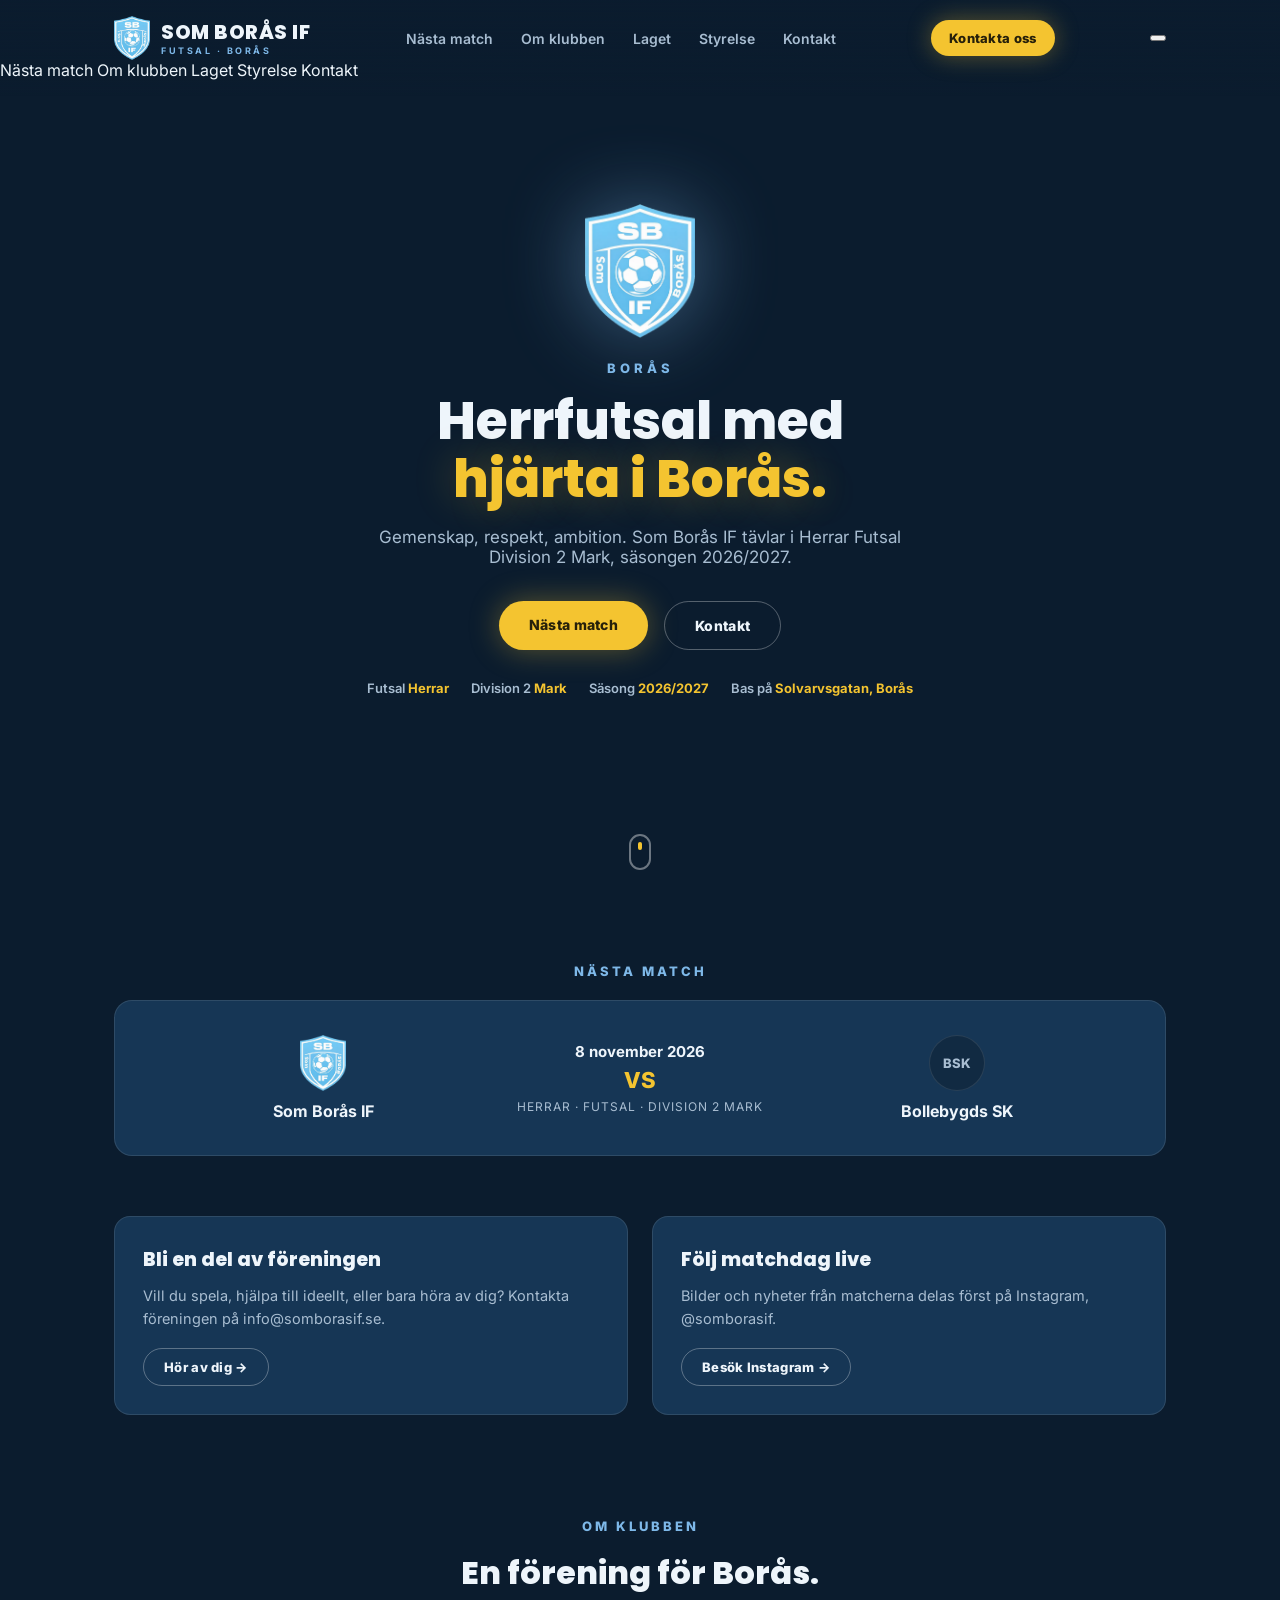
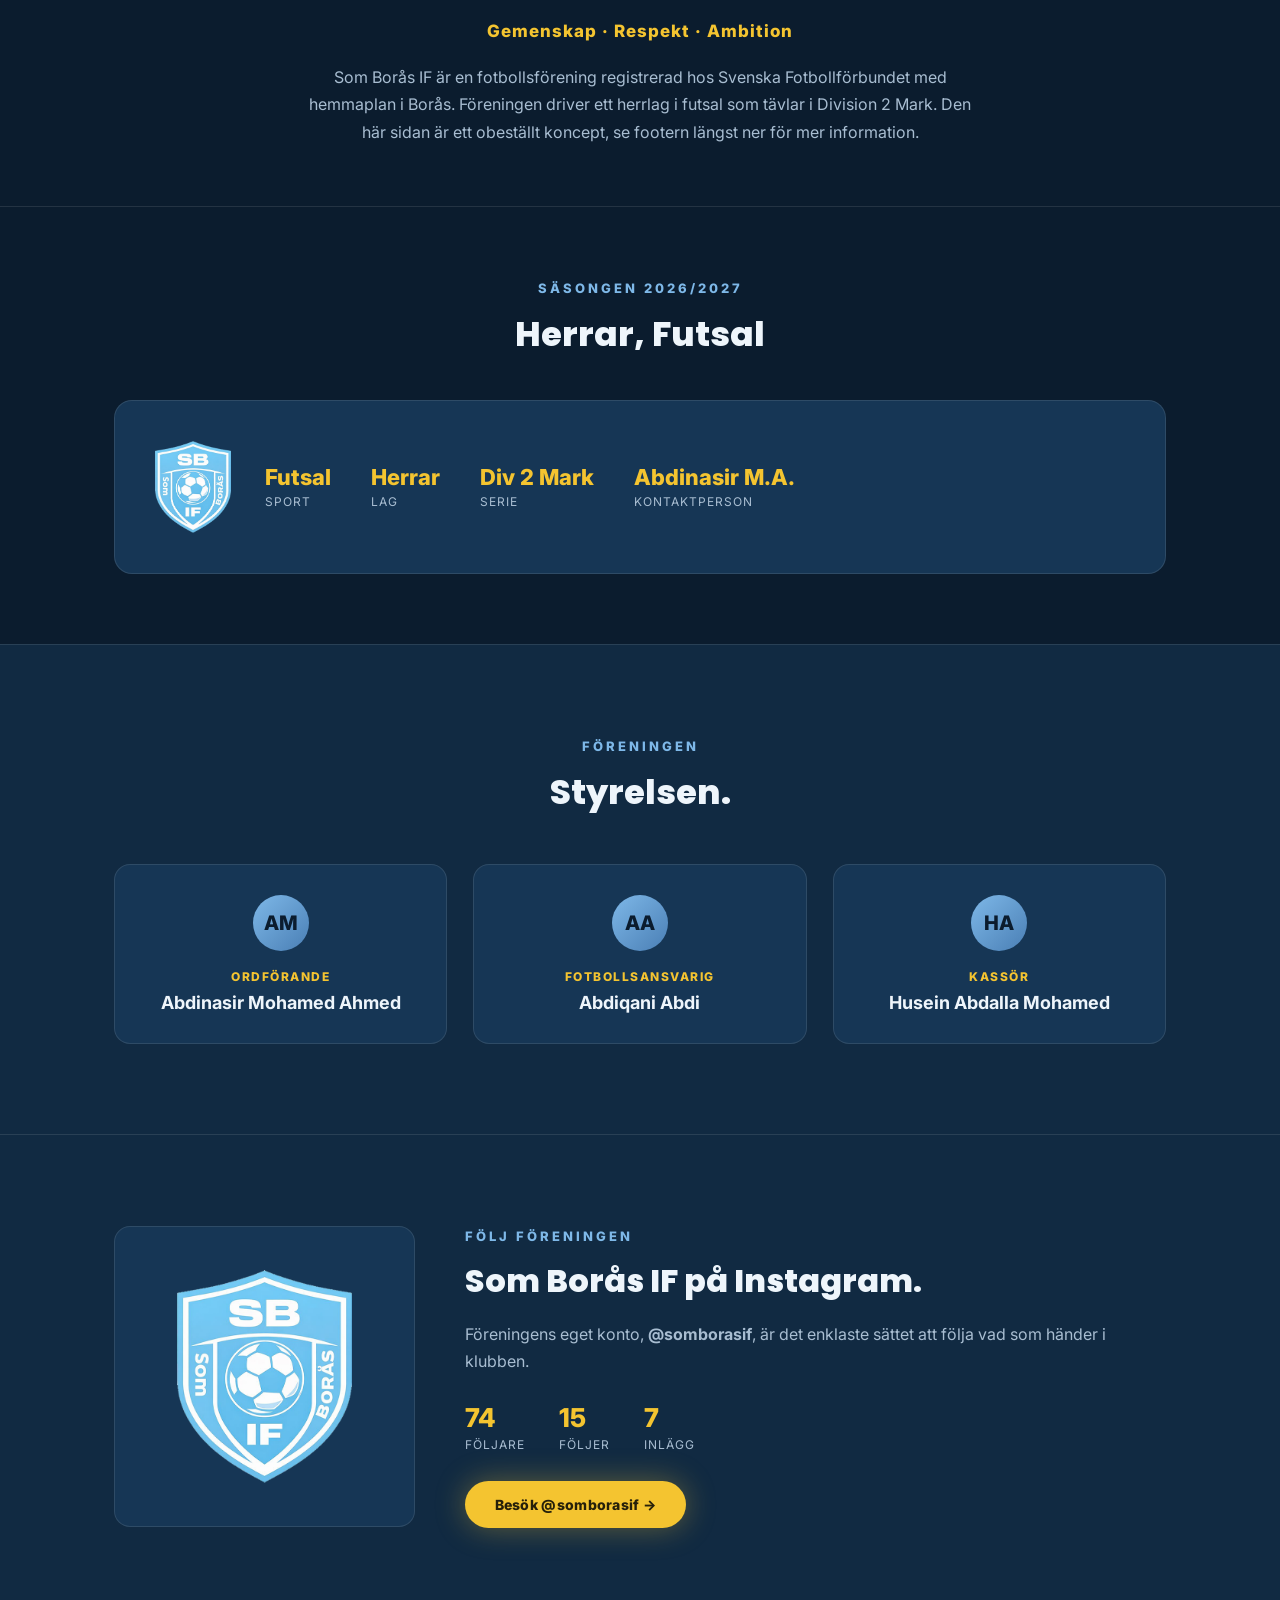
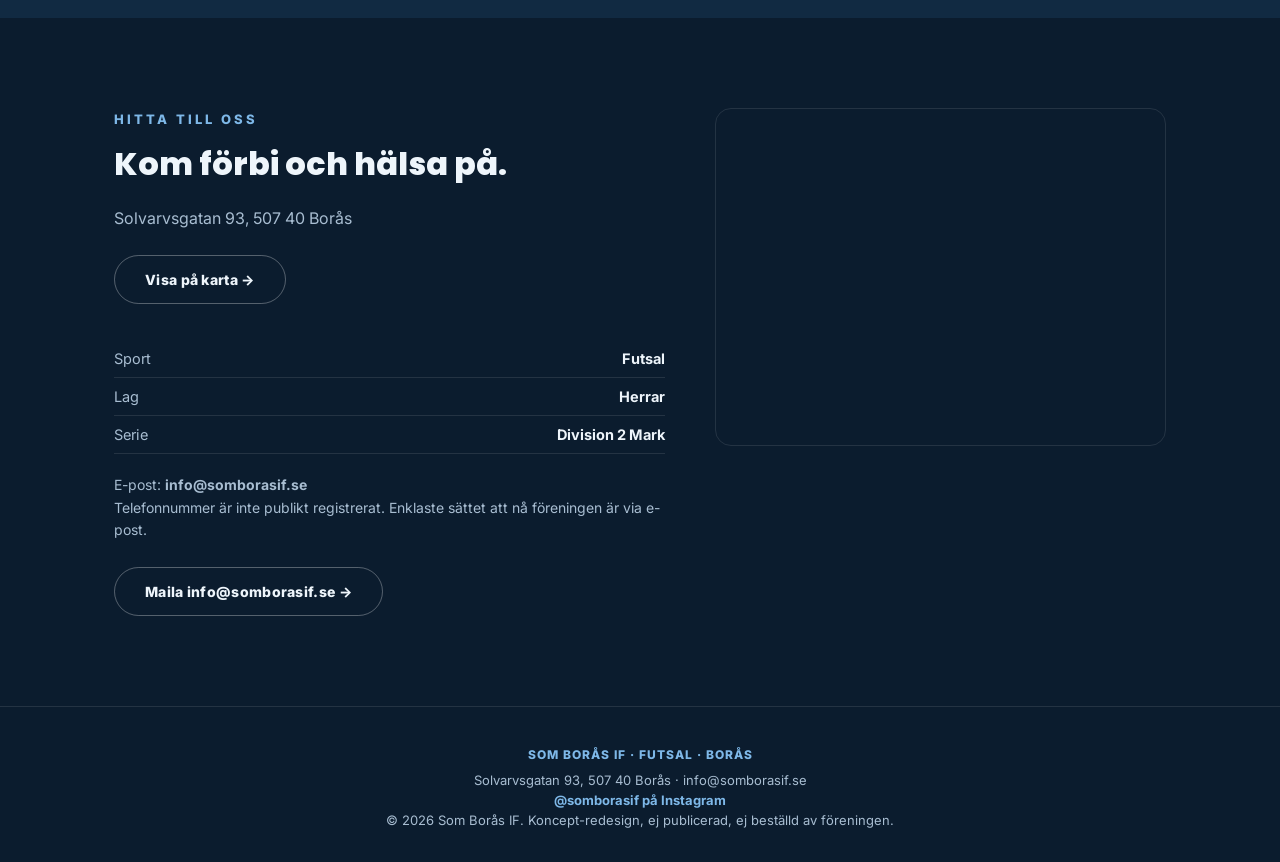
==== commit 2a8797c1: "Add mobile hamburger menu and social preview meta tags" ====
--- a/index.html
+++ b/index.html
@@ -4,6 +4,14 @@
 <meta charset="UTF-8">
 <meta name="viewport" content="width=device-width, initial-scale=1.0">
 <title>Som Borås IF, Herrfutsal, Division 2 Mark</title>
+<meta name="description" content="Som Borås IF tävlar i Herrar Futsal, Division 2 Mark, säsongen 2026/2027. Nästa match, laget, styrelsen och kontaktuppgifter samlat på ett ställe.">
+<meta property="og:title" content="Som Borås IF, Herrfutsal, Division 2 Mark">
+<meta property="og:description" content="Gemenskap, respekt, ambition. Nästa match, laget, styrelsen och kontaktuppgifter för Som Borås IF.">
+<meta property="og:image" content="https://abdifatah8909-bit.github.io/som-boras-if/assets/crest.png">
+<meta property="og:url" content="https://abdifatah8909-bit.github.io/som-boras-if/">
+<meta property="og:type" content="website">
+<meta name="twitter:card" content="summary">
+<link rel="icon" type="image/png" href="assets/crest.png">
 <link rel="preconnect" href="https://fonts.googleapis.com">
 <link rel="preconnect" href="https://fonts.gstatic.com" crossorigin>
 <link href="https://fonts.googleapis.com/css2?family=Poppins:wght@500;600;700;800&family=Inter:wght@400;500;600;700&display=swap" rel="stylesheet">
@@ -28,7 +36,17 @@
       <a href="#kontakt">Kontakt</a>
     </nav>
     <a href="#kontakt" class="cta-btn">Kontakta oss</a>
-  </div>
+    <button class="nav-toggle" aria-label="Öppna meny" aria-expanded="false">
+      <span></span><span></span><span></span>
+    </button>
+  </div>
+  <nav class="mobile-menu">
+    <a href="#matcher">Nästa match</a>
+    <a href="#om-oss">Om klubben</a>
+    <a href="#laget">Laget</a>
+    <a href="#styrelse">Styrelse</a>
+    <a href="#kontakt">Kontakt</a>
+  </nav>
 </header>
 
 <section class="hero" id="hem">
--- a/style.css
+++ b/style.css
@@ -119,6 +119,17 @@
 .match-league { color: var(--text-dim); font-size: 12px; text-transform: uppercase; letter-spacing: 1px; }
 @media (max-width: 640px) { .match-card { grid-template-columns: 1fr; } }
 
+/* ENGAGE BOXES */
+.engage { padding: 50px 0 0; }
+.engage-grid { display: grid; grid-template-columns: 1fr 1fr; gap: 24px; }
+.engage-card {
+  background: var(--card); border: 1px solid var(--border); border-radius: 16px; padding: 28px;
+}
+.engage-card h3 { font-size: 19px; font-weight: 800; margin: 0 0 10px; }
+.engage-card p { color: var(--text-dim); font-size: 14.5px; line-height: 1.6; margin: 0 0 18px; }
+.engage-card .btn-outline { padding: 10px 20px; font-size: 13px; }
+@media (max-width: 640px) { .engage-grid { grid-template-columns: 1fr; } }
+
 /* INSTAGRAM */
 .instagram-section { padding: 90px 0; background: var(--bg-alt); border-top: 1px solid var(--border); }
 .insta-grid { display: grid; grid-template-columns: 0.6fr 1.4fr; gap: 50px; align-items: center; }
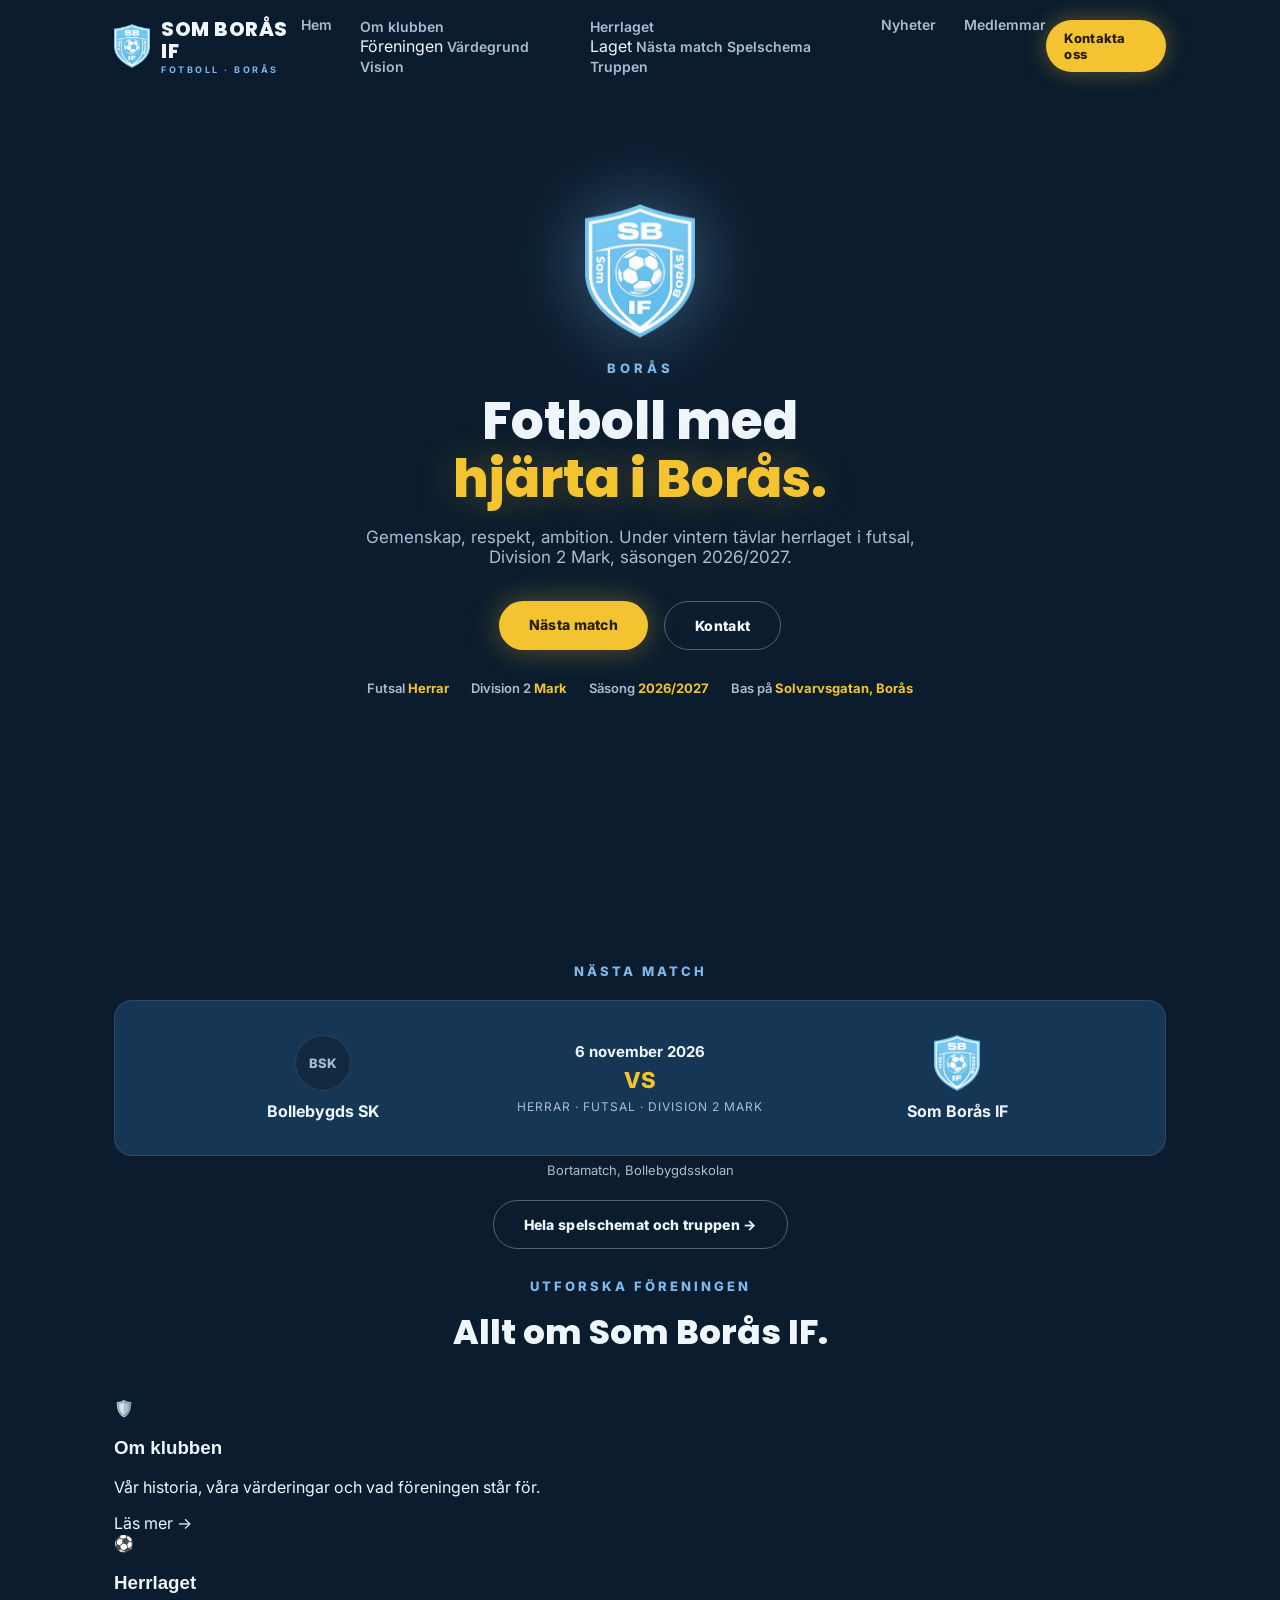
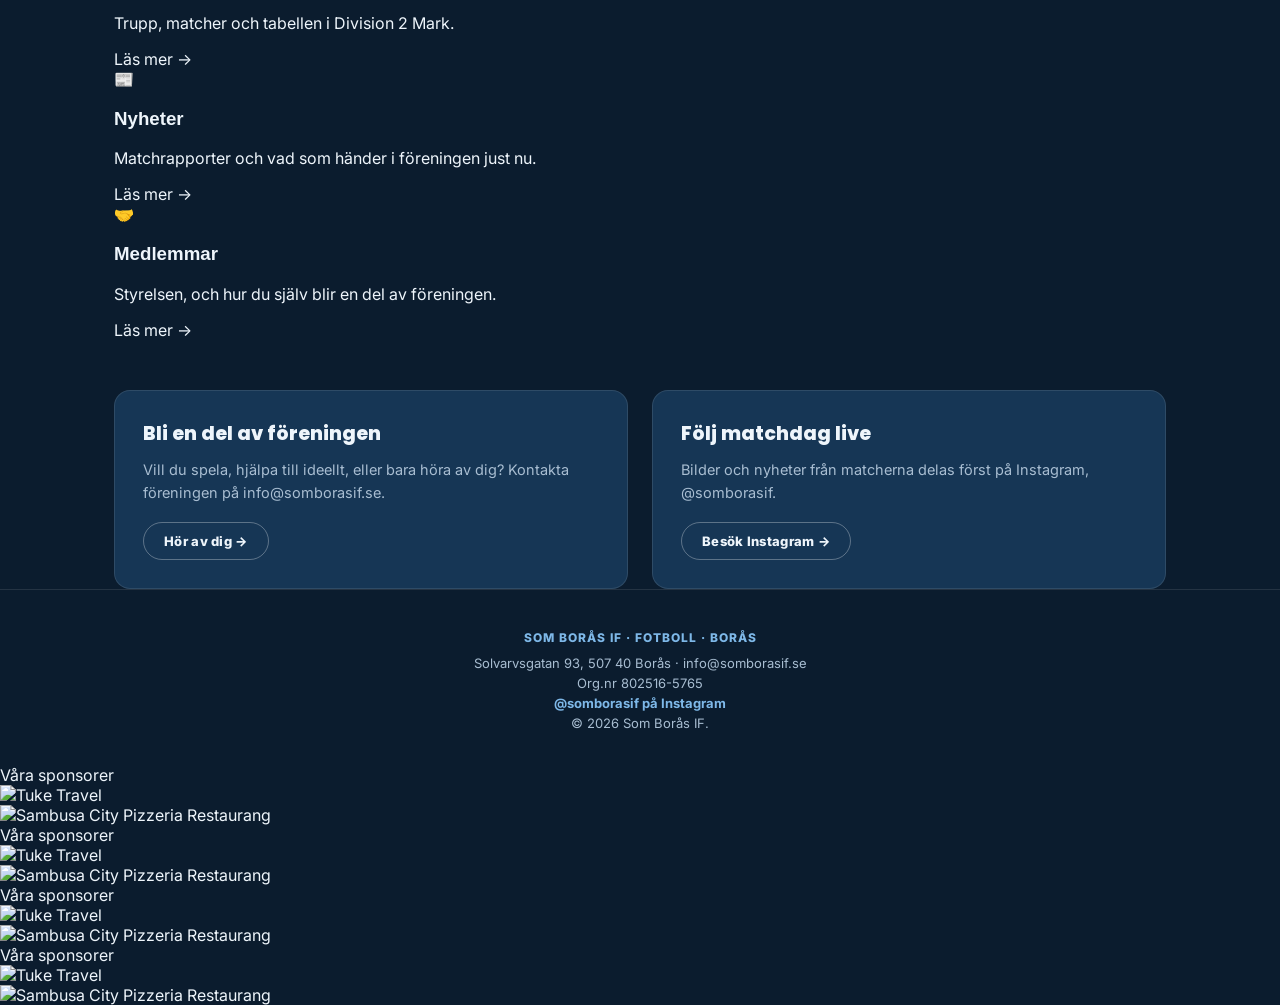
==== commit 24657385: "Update site: full page set, real fixtures, rebrand, sponsors, Swish, nav dropdowns" ====
--- a/index.html
+++ b/index.html
@@ -3,9 +3,9 @@
 <head>
 <meta charset="UTF-8">
 <meta name="viewport" content="width=device-width, initial-scale=1.0">
-<title>Som Borås IF, Herrfutsal, Division 2 Mark</title>
-<meta name="description" content="Som Borås IF tävlar i Herrar Futsal, Division 2 Mark, säsongen 2026/2027. Nästa match, laget, styrelsen och kontaktuppgifter samlat på ett ställe.">
-<meta property="og:title" content="Som Borås IF, Herrfutsal, Division 2 Mark">
+<title>Som Borås IF, Fotbollsförening i Borås</title>
+<meta name="description" content="Som Borås IF är en fotbollsförening i Borås. Herrlaget tävlar i futsal, Division 2 Mark, säsongen 2026/2027. Nästa match, laget, styrelsen och kontaktuppgifter samlat på ett ställe.">
+<meta property="og:title" content="Som Borås IF, Fotbollsförening i Borås">
 <meta property="og:description" content="Gemenskap, respekt, ambition. Nästa match, laget, styrelsen och kontaktuppgifter för Som Borås IF.">
 <meta property="og:image" content="https://abdifatah8909-bit.github.io/som-boras-if/assets/crest.png">
 <meta property="og:url" content="https://abdifatah8909-bit.github.io/som-boras-if/">
@@ -21,31 +21,47 @@
 
 <header class="site-header">
   <div class="wrap nav">
-    <a href="#hem" class="brand">
+    <a href="index.html" class="brand">
       <img src="assets/crest.png" alt="Som Borås IF emblem" class="brand-logo">
       <span class="brand-text">
         <span class="brand-mark">SOM BORÅS IF</span>
-        <span class="brand-sub">Futsal · Borås</span>
+        <span class="brand-sub">Fotboll · Borås</span>
       </span>
     </a>
     <nav class="links">
-      <a href="#matcher">Nästa match</a>
-      <a href="#om-oss">Om klubben</a>
-      <a href="#laget">Laget</a>
-      <a href="#styrelse">Styrelse</a>
-      <a href="#kontakt">Kontakt</a>
+      <a href="index.html" class="active">Hem</a>
+      <div class="nav-dropdown">
+        <a href="om-klubben.html">Om klubben</a>
+        <div class="nav-dropdown-panel">
+          <span class="dd-title">Föreningen</span>
+          <a class="dd-link" href="om-klubben.html#vardegrund">Värdegrund</a>
+          <a class="dd-link" href="om-klubben.html#vision">Vision</a>
+        </div>
+      </div>
+      <div class="nav-dropdown">
+        <a href="herrlaget.html">Herrlaget</a>
+        <div class="nav-dropdown-panel">
+          <span class="dd-title">Laget</span>
+          <a class="dd-link" href="herrlaget.html#nasta-match">Nästa match</a>
+          <a class="dd-link" href="herrlaget.html#spelschema">Spelschema</a>
+          <a class="dd-link" href="herrlaget.html#truppen">Truppen</a>
+        </div>
+      </div>
+      <a href="nyheter.html">Nyheter</a>
+      <a href="medlemmar.html">Medlemmar</a>
     </nav>
-    <a href="#kontakt" class="cta-btn">Kontakta oss</a>
+    <a href="kontakt.html" class="cta-btn">Kontakta oss</a>
     <button class="nav-toggle" aria-label="Öppna meny" aria-expanded="false">
       <span></span><span></span><span></span>
     </button>
   </div>
   <nav class="mobile-menu">
-    <a href="#matcher">Nästa match</a>
-    <a href="#om-oss">Om klubben</a>
-    <a href="#laget">Laget</a>
-    <a href="#styrelse">Styrelse</a>
-    <a href="#kontakt">Kontakt</a>
+    <a href="index.html">Hem</a>
+    <a href="om-klubben.html">Om klubben</a>
+    <a href="herrlaget.html">Herrlaget</a>
+    <a href="nyheter.html">Nyheter</a>
+    <a href="medlemmar.html">Medlemmar</a>
+    <a href="kontakt.html">Kontakt</a>
   </nav>
 </header>
 
@@ -54,11 +70,11 @@
   <div class="hero-inner">
     <img src="assets/crest.png" alt="Som Borås IF emblem" class="hero-logo">
     <span class="eyebrow">Borås</span>
-    <h1>Herrfutsal med<br><span>hjärta i Borås.</span></h1>
-    <p class="tag">Gemenskap, respekt, ambition. Som Borås IF tävlar i Herrar Futsal Division 2 Mark, säsongen 2026/2027.</p>
+    <h1>Fotboll med<br><span>hjärta i Borås.</span></h1>
+    <p class="tag">Gemenskap, respekt, ambition. Under vintern tävlar herrlaget i futsal, Division 2 Mark, säsongen 2026/2027.</p>
     <div class="hero-actions">
-      <a href="#matcher" class="btn-primary">Nästa match</a>
-      <a href="#kontakt" class="btn-outline">Kontakt</a>
+      <a href="herrlaget.html" class="btn-primary">Nästa match</a>
+      <a href="kontakt.html" class="btn-outline">Kontakt</a>
     </div>
     <div class="trust-bar">
       <span class="trust-item">Futsal <strong>Herrar</strong></span>
@@ -67,7 +83,6 @@
       <span class="trust-item">Bas på <strong>Solvarvsgatan, Borås</strong></span>
     </div>
   </div>
-  <div class="scroll-cue"></div>
 </section>
 
 <section class="match-section reveal" id="matcher">
@@ -75,18 +90,55 @@
     <span class="eyebrow">Nästa match</span>
     <div class="match-card">
       <div class="match-team">
-        <img src="assets/crest.png" alt="Som Borås IF emblem" class="match-badge">
-        <span>Som Borås IF</span>
+        <div class="match-badge match-badge-placeholder">BSK</div>
+        <span>Bollebygds SK</span>
       </div>
       <div class="match-mid">
-        <span class="match-date">8 november 2026</span>
+        <span class="match-date">6 november 2026</span>
         <span class="match-vs">VS</span>
         <span class="match-league">Herrar · Futsal · Division 2 Mark</span>
       </div>
       <div class="match-team">
-        <div class="match-badge match-badge-placeholder">BSK</div>
-        <span>Bollebygds SK</span>
+        <img src="assets/crest.png" alt="Som Borås IF emblem" class="match-badge">
+        <span>Som Borås IF</span>
       </div>
+    </div>
+    <p style="margin-top:6px; color:var(--text-dim); font-size:13px;">Bortamatch, Bollebygdsskolan</p>
+    <p style="margin-top:22px;"><a href="herrlaget.html" class="btn-outline" style="display:inline-block;">Hela spelschemat och truppen →</a></p>
+  </div>
+</section>
+
+<section class="explore reveal">
+  <div class="wrap">
+    <div class="team-head">
+      <span class="eyebrow">Utforska föreningen</span>
+      <h2>Allt om Som Borås IF.</h2>
+    </div>
+    <div class="explore-grid">
+      <a href="om-klubben.html" class="explore-card">
+        <div class="icon">🛡️</div>
+        <h3>Om klubben</h3>
+        <p>Vår historia, våra värderingar och vad föreningen står för.</p>
+        <span class="link">Läs mer →</span>
+      </a>
+      <a href="herrlaget.html" class="explore-card">
+        <div class="icon">⚽</div>
+        <h3>Herrlaget</h3>
+        <p>Trupp, matcher och tabellen i Division 2 Mark.</p>
+        <span class="link">Läs mer →</span>
+      </a>
+      <a href="nyheter.html" class="explore-card">
+        <div class="icon">📰</div>
+        <h3>Nyheter</h3>
+        <p>Matchrapporter och vad som händer i föreningen just nu.</p>
+        <span class="link">Läs mer →</span>
+      </a>
+      <a href="medlemmar.html" class="explore-card">
+        <div class="icon">🤝</div>
+        <h3>Medlemmar</h3>
+        <p>Styrelsen, och hur du själv blir en del av föreningen.</p>
+        <span class="link">Läs mer →</span>
+      </a>
     </div>
   </div>
 </section>
@@ -96,7 +148,7 @@
     <div class="engage-card">
       <h3>Bli en del av föreningen</h3>
       <p>Vill du spela, hjälpa till ideellt, eller bara höra av dig? Kontakta föreningen på info@somborasif.se.</p>
-      <a href="mailto:info@somborasif.se" class="btn-outline">Hör av dig →</a>
+      <a href="medlemmar.html" class="btn-outline">Hör av dig →</a>
     </div>
     <div class="engage-card">
       <h3>Följ matchdag live</h3>
@@ -106,107 +158,32 @@
   </div>
 </section>
 
-<section class="intro reveal" id="om-oss">
-  <div class="wrap">
-    <span class="eyebrow">Om klubben</span>
-    <h2>En förening för Borås.</h2>
-    <p class="motto">Gemenskap · Respekt · Ambition</p>
-    <p>Som Borås IF är en fotbollsförening registrerad hos Svenska Fotbollförbundet med hemmaplan i Borås. Föreningen driver ett herrlag i futsal som tävlar i Division 2 Mark. Den här sidan är ett obeställt koncept, se footern längst ner för mer information.</p>
-  </div>
-</section>
-
-<section class="team-section reveal" id="laget">
-  <div class="wrap">
-    <div class="team-head">
-      <span class="eyebrow">Säsongen 2026/2027</span>
-      <h2>Herrar, Futsal</h2>
-    </div>
-    <div class="team-card">
-      <img src="assets/crest.png" alt="Som Borås IF emblem" class="badge-mini">
-      <div class="team-stats">
-        <div class="team-stat"><strong>Futsal</strong><span>Sport</span></div>
-        <div class="team-stat"><strong>Herrar</strong><span>Lag</span></div>
-        <div class="team-stat"><strong>Div 2 Mark</strong><span>Serie</span></div>
-        <div class="team-stat"><strong>Abdinasir M.A.</strong><span>Kontaktperson</span></div>
-      </div>
-    </div>
-  </div>
-</section>
-
-<section class="board reveal" id="styrelse">
-  <div class="wrap">
-    <div class="board-head">
-      <span class="eyebrow">Föreningen</span>
-      <h2>Styrelsen.</h2>
-    </div>
-    <div class="board-grid">
-      <div class="board-card">
-        <div class="board-avatar">AM</div>
-        <div class="role">Ordförande</div>
-        <div class="name">Abdinasir Mohamed Ahmed</div>
-      </div>
-      <div class="board-card">
-        <div class="board-avatar">AA</div>
-        <div class="role">Fotbollsansvarig</div>
-        <div class="name">Abdiqani Abdi</div>
-      </div>
-      <div class="board-card">
-        <div class="board-avatar">HA</div>
-        <div class="role">Kassör</div>
-        <div class="name">Husein Abdalla Mohamed</div>
-      </div>
-    </div>
-  </div>
-</section>
-
-<section class="instagram-section reveal" id="instagram">
-  <div class="wrap insta-grid">
-    <div class="insta-photo">
-      <img src="assets/crest.png" alt="Som Borås IF emblem">
-    </div>
-    <div class="insta-text">
-      <span class="eyebrow">Följ föreningen</span>
-      <h2>Som Borås IF på Instagram.</h2>
-      <p>Föreningens eget konto, <strong>@somborasif</strong>, är det enklaste sättet att följa vad som händer i klubben.</p>
-      <div class="insta-stats">
-        <div class="insta-stat"><strong>74</strong><span>Följare</span></div>
-        <div class="insta-stat"><strong>15</strong><span>Följer</span></div>
-        <div class="insta-stat"><strong>7</strong><span>Inlägg</span></div>
-      </div>
-      <a href="https://www.instagram.com/somborasif/" target="_blank" rel="noopener" class="btn-primary">Besök @somborasif →</a>
-    </div>
-  </div>
-</section>
-
-<section class="location reveal" id="kontakt">
-  <div class="wrap location-grid">
-    <div>
-      <span class="eyebrow">Hitta till oss</span>
-      <h2>Kom förbi och hälsa på.</h2>
-      <p class="addr">Solvarvsgatan 93, 507 40 Borås</p>
-      <a href="https://www.google.com/maps/search/?api=1&query=Solvarvsgatan+93+Bor%C3%A5s" target="_blank" rel="noopener" class="btn-outline" style="display:inline-block; margin-bottom:36px;">Visa på karta →</a>
-      <ul class="hours">
-        <li><span>Sport</span><strong>Futsal</strong></li>
-        <li><span>Lag</span><strong>Herrar</strong></li>
-        <li><span>Serie</span><strong>Division 2 Mark</strong></li>
-      </ul>
-      <p class="contact-line">E-post: <strong>info@somborasif.se</strong><br>Telefonnummer är inte publikt registrerat. Enklaste sättet att nå föreningen är via e-post.</p>
-      <a href="mailto:info@somborasif.se" class="btn-outline" style="display:inline-block;">Maila info@somborasif.se →</a>
-    </div>
-    <div class="map-embed">
-      <iframe src="https://www.google.com/maps?q=Solvarvsgatan+93,+507+40+Borås&output=embed" loading="lazy" allowfullscreen></iframe>
-    </div>
-  </div>
-</section>
-
 <footer>
   <div class="wrap">
-    <div class="foot-accent">Som Borås IF · Futsal · Borås</div>
+    <div class="foot-accent">Som Borås IF · Fotboll · Borås</div>
     <p>Solvarvsgatan 93, 507 40 Borås · info@somborasif.se</p>
+    <p class="org-nr">Org.nr 802516-5765</p>
     <p><a href="https://www.instagram.com/somborasif/" target="_blank" rel="noopener" style="color:var(--accent); font-weight:700;">@somborasif på Instagram</a></p>
-    <p>© 2026 Som Borås IF. Koncept-redesign, ej publicerad, ej beställd av föreningen.</p>
+    <p>© 2026 Som Borås IF.</p>
   </div>
 </footer>
+
+<div class="sponsor-ticker">
+  <div class="sponsor-ticker-track">
+    <span class="ticker-label">Våra sponsorer</span>
+    <img src="assets/sponsor-tuke-travel.jpg" alt="Tuke Travel">
+    <img src="assets/sponsor-sambusa-city.png" alt="Sambusa City Pizzeria Restaurang">
+    <span class="ticker-label">Våra sponsorer</span>
+    <img src="assets/sponsor-tuke-travel.jpg" alt="Tuke Travel">
+    <img src="assets/sponsor-sambusa-city.png" alt="Sambusa City Pizzeria Restaurang">
+    <span class="ticker-label">Våra sponsorer</span>
+    <img src="assets/sponsor-tuke-travel.jpg" alt="Tuke Travel">
+    <img src="assets/sponsor-sambusa-city.png" alt="Sambusa City Pizzeria Restaurang">
+    <span class="ticker-label">Våra sponsorer</span>
+    <img src="assets/sponsor-tuke-travel.jpg" alt="Tuke Travel">
+    <img src="assets/sponsor-sambusa-city.png" alt="Sambusa City Pizzeria Restaurang">
+  </div>
+</div>
 
 <script src="script.js"></script>
 </body>
--- a/style.css
+++ b/style.css
@@ -41,7 +41,26 @@
   padding: 10px 18px; border-radius: 30px; letter-spacing: 0.3px;
   box-shadow: 0 0 24px rgba(244,196,48,0.35);
 }
-@media (max-width: 760px) { .links { display: none; } }
+.nav-toggle {
+  display: none; flex-direction: column; justify-content: center; gap: 5px;
+  width: 36px; height: 36px; background: none; border: none; cursor: pointer; padding: 0;
+}
+.nav-toggle span { width: 100%; height: 2px; background: var(--text); border-radius: 2px; transition: transform 0.2s ease, opacity 0.2s ease; }
+.nav-toggle.open span:nth-child(1) { transform: translateY(7px) rotate(45deg); }
+.nav-toggle.open span:nth-child(2) { opacity: 0; }
+.nav-toggle.open span:nth-child(3) { transform: translateY(-7px) rotate(-45deg); }
+.mobile-menu {
+  display: none; flex-direction: column; gap: 2px; max-height: 0; overflow: hidden;
+  background: var(--bg-alt); border-top: 1px solid var(--border); transition: max-height 0.25s ease;
+}
+.mobile-menu a { padding: 16px 24px; font-size: 15px; font-weight: 600; color: var(--text-dim); border-bottom: 1px solid var(--border); }
+.mobile-menu a:hover { color: var(--accent); }
+.mobile-menu.open { max-height: 400px; }
+@media (max-width: 760px) {
+  .links, .nav .cta-btn { display: none; }
+  .nav-toggle { display: flex; }
+  .mobile-menu { display: flex; }
+}
 
 /* HERO */
 .hero {
